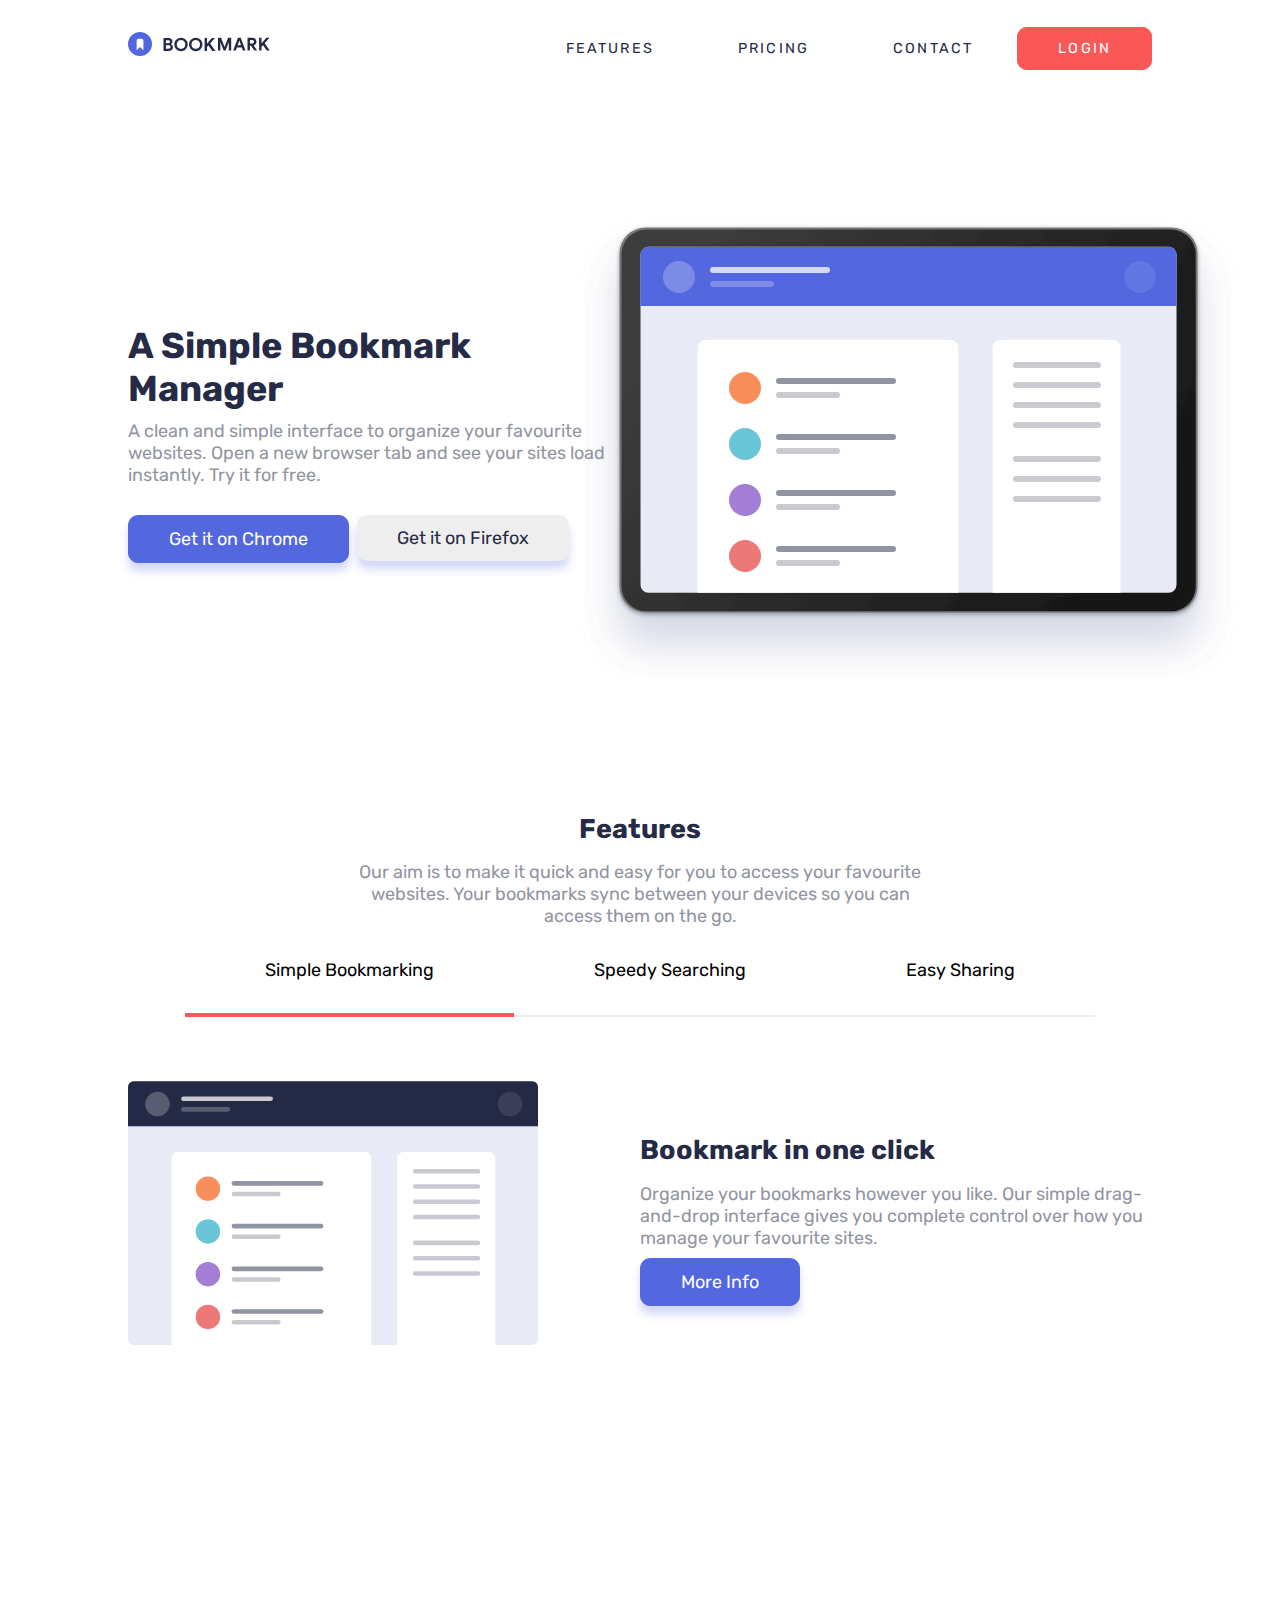
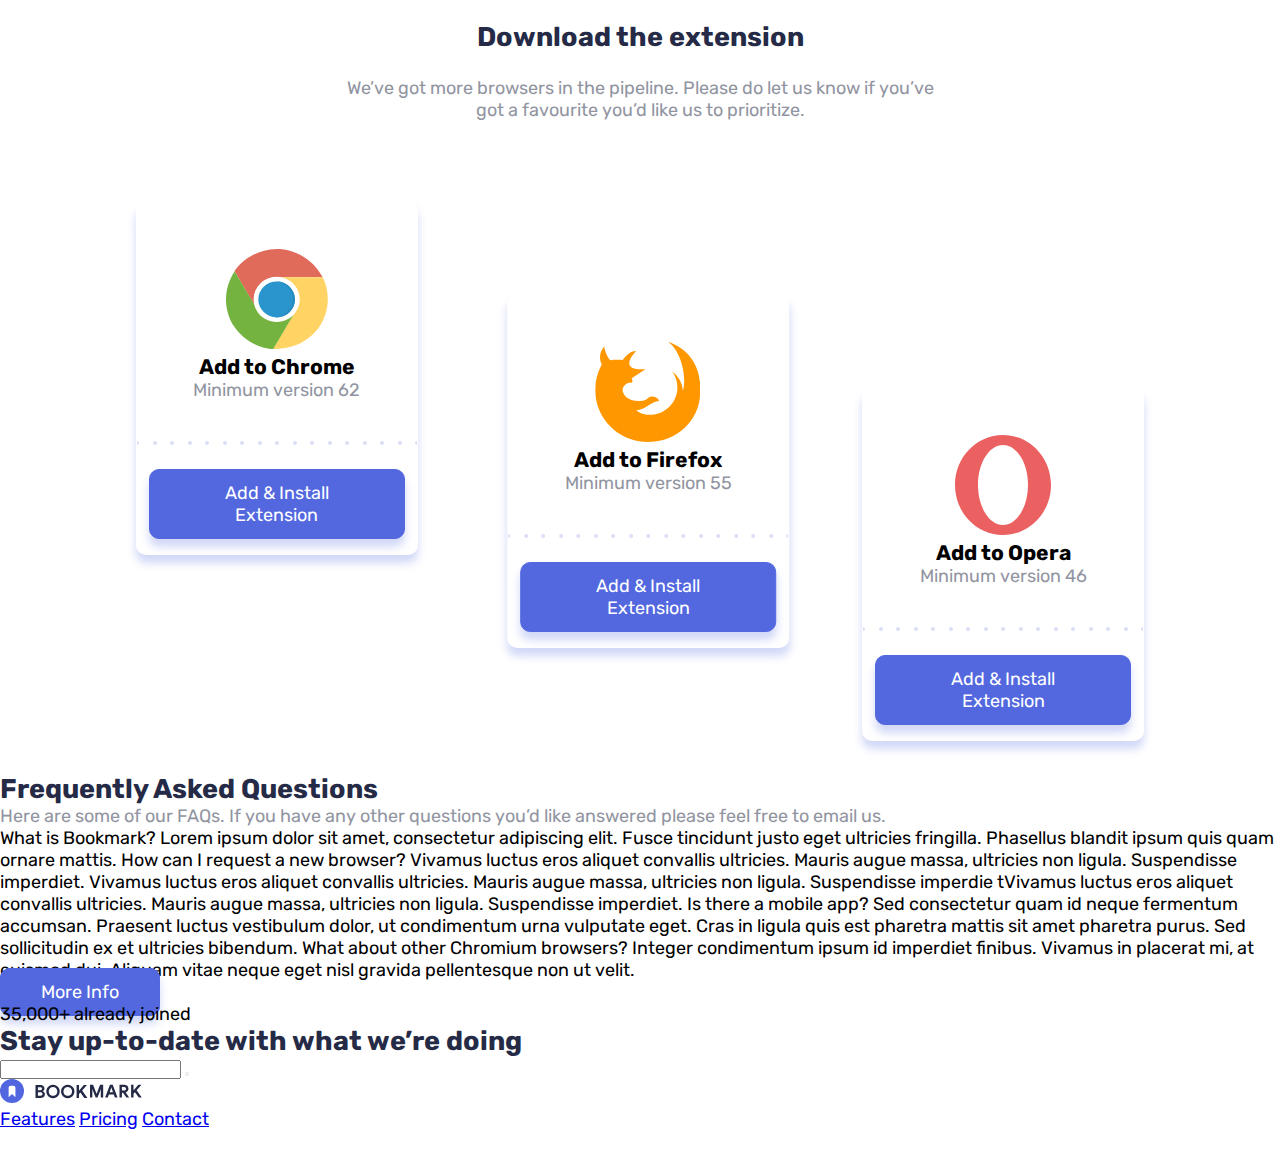
==== index.html @ 8d5c1255 "initial commit | setting up the base HTML and some CSS" ====
<!DOCTYPE html>
<html lang="en">
  <head>
    <meta charset="UTF-8" />
    <meta name="viewport" content="width=device-width, initial-scale=1.0" />
    <!-- displays site properly based on user's device -->

    <link
      rel="icon"
      type="image/png"
      sizes="32x32"
      href="./images/favicon-32x32.png"
    />

    <title>Frontend Mentor | Bookmark landing page</title>

    <link rel="stylesheet" href="style.css" />
  </head>
  <body>
    <header class="header">
      <div class="logo-container">
        <img src="./images/logo-bookmark.svg" alt="Logo Bookmark" />
      </div>
      <nav class="nav">
        <a href="#" class="nav__link">Features</a>
        <a href="#" class="nav__link">Pricing</a>
        <a href="#" class="nav__link">Contact</a>
        <a href="#" class="nav__link nav__link--login">Login</a>
      </nav>
    </header>

    <main class="home-hero">
      <div class="content-wrapper">
        <h1 class="heading-primary">A Simple Bookmark Manager</h1>
        <p class="sub-heading">
          A clean and simple interface to organize your favourite websites. Open
          a new browser tab and see your sites load instantly. Try it for free.
        </p>
        <div class="home-hero__btns">
          <a href="#" class="btn btn--primary">Get it on Chrome</a>
          <a href="#" class="btn btn--secondary">Get it on Firefox</a>
        </div>
      </div>
      <div class="home-hero__image app-preview">
        <img
          src="./images/illustration-hero.svg"
          alt="Bookmark on desktop device"
        />
      </div>
    </main>

    <section class="features">
      <h2 class="heading-secondary">Features</h2>
      <p class="sub-heading">
        Our aim is to make it quick and easy for you to access your favourite
        websites. Your bookmarks sync between your devices so you can access
        them on the go.
      </p>
      <div class="features__nav">
        <input type="radio" name="feature" id="bookmark" checked hidden />
        <label for="bookmark" class="features__nav__item">
          Simple Bookmarking
        </label>

        <input type="radio" name="feature" id="search" hidden />
        <label for="search" class="features__nav__item">Speedy Searching</label>

        <input type="radio" name="feature" id="share" hidden />
        <label for="share" class="features__nav__item">Easy Sharing</label>
      </div>
      <div class="components">
        <div class="component">
          <div class="component__image app-preview">
            <img
              src="./images/illustration-features-tab-1.svg"
              alt="Bookmark on desktop device"
            />
          </div>
          <div class="component__text content-wrapper">
            <h2 class="heading-secondary">Bookmark in one click</h2>
            <p class="sub-heading">
              Organize your bookmarks however you like. Our simple drag-and-drop
              interface gives you complete control over how you manage your
              favourite sites.
            </p>
            <a href="#" class="btn btn--primary">
              More Info
            </a>
          </div>
        </div>

        <div class="component nodisplay">
          <div class="component__image app-preview">
            <img
              src="./images/illustration-features-tab-2.svg"
              alt="Bookmark on desktop device"
            />
          </div>
          <div class="contet-wrapper">
            <h2 class="heading-secondary">Intelligent search</h2>
            <p class="sub-heading">
              Our powerful search feature will help you find saved sites in no
              time at all. No need to trawl through all of your bookmarks.
            </p>
            <a href="#" class="btn btn--primary">
              More Info
            </a>
          </div>
        </div>

        <div class="component nodisplay">
          <div class="component__image app-preview">
            <img
              src="./images/illustration-features-tab-3.svg"
              alt="Bookmark on desktop device"
            />
          </div>
          <div class="contet-wrapper">
            <h2 class="heading-secondary">Share your bookmarks</h2>
            <p class="sub-heading">
              Easily share your bookmarks and collections with others. Create a
              shareable link that you can send at the click of a button.
            </p>
            <a href="#" class="btn btn--primary">
              More Info
            </a>
          </div>
        </div>
      </div>
    </section>

    <section class="download">
      <h2 class="heading-secondary">Download the extension</h2>
      <p class="sub-heading">
        We’ve got more browsers in the pipeline. Please do let us know if you’ve
        got a favourite you’d like us to prioritize.
      </p>

      <div class="cards">
        <div class="card card--1">
          <div class="card__img">
            <img
              src="./images/logo-chrome.svg"
              alt="Chrome Logo"
              class="card__icon"
            />
          </div>
          <h3 class="heading-tertiary">Add to Chrome</h3>
          <p class="sub-heading--card">
            Minimum version 62
          </p>
          <img src="./images/bg-dots.svg" alt="" class="card__dots" />
          <a href="#" class="card__btn btn btn--primary">
            Add & Install Extension
          </a>
        </div>

        <div class="card card--2">
          <div class="card__img">
            <img
              src="./images/logo-firefox.svg"
              alt="Firefox Logo"
              class="card__icon"
            />
          </div>
          <h3 class="heading-tertiary">Add to Firefox</h3>
          <p class="sub-heading--card">
            Minimum version 55
          </p>
          <img src="./images/bg-dots.svg" alt="" class="card__dots" />
          <a href="#" class="card__btn btn btn--primary">
            Add & Install Extension
          </a>
        </div>

        <div class="card card--3">
          <div class="card__img">
            <img
              src="./images/logo-opera.svg"
              alt="Opera Logo"
              class="card__icon"
            />
          </div>
          <h3 class="heading-tertiary">Add to Opera</h3>
          <p class="sub-heading--card">
            Minimum version 46
          </p>
          <img src="./images/bg-dots.svg" alt="" class="card__dots" />
          <a href="#" class="card__btn btn btn--primary">
            Add & Install Extension
          </a>
        </div>
      </div>
    </section>

    <section class="faq">
      <h2 class="heading-secondary">Frequently Asked Questions</h2>
      <p class="sub-heading">
        Here are some of our FAQs. If you have any other questions you’d like
        answered please feel free to email us.
      </p>

      <div class="quetions-wrapper">
        <!-- Question 1 -->
        What is Bookmark?

        <!-- Answer 1 -->
        Lorem ipsum dolor sit amet, consectetur adipiscing elit. Fusce tincidunt
        justo eget ultricies fringilla. Phasellus blandit ipsum quis quam ornare
        mattis.

        <!-- Question 2 -->
        How can I request a new browser?

        <!-- Answer 2 -->
        Vivamus luctus eros aliquet convallis ultricies. Mauris augue massa,
        ultricies non ligula. Suspendisse imperdiet. Vivamus luctus eros aliquet
        convallis ultricies. Mauris augue massa, ultricies non ligula.
        Suspendisse imperdie tVivamus luctus eros aliquet convallis ultricies.
        Mauris augue massa, ultricies non ligula. Suspendisse imperdiet.

        <!-- Question 3 -->
        Is there a mobile app?

        <!-- Answer 3 -->
        Sed consectetur quam id neque fermentum accumsan. Praesent luctus
        vestibulum dolor, ut condimentum urna vulputate eget. Cras in ligula
        quis est pharetra mattis sit amet pharetra purus. Sed sollicitudin ex et
        ultricies bibendum.

        <!-- Question 4 -->
        What about other Chromium browsers?

        <!-- Answer 4 -->
        Integer condimentum ipsum id imperdiet finibus. Vivamus in placerat mi,
        at euismod dui. Aliquam vitae neque eget nisl gravida pellentesque non
        ut velit.
      </div>

      <a href="#" class="btn btn--primary">More Info</a>
    </section>

    <section class="contact">
      <div class="contact__text">35,000+ already joined</div>
      <h2 class="heading-secondary heading-secondary--white">
        Stay up-to-date with what we’re doing
      </h2>
      <form action="#" class="contact__form">
        <input type="email" name="email" id="email" />
        <button type="submit" class="contact__btn"></button>
      </form>
    </section>

    <footer class="footer">
      <div class="footer__nav">
        <div class="logo-container">
          <img src="./images/logo-bookmark.svg" alt="Logo Bookmark" />
        </div>
        <a href="#" class="footer__link">Features</a>
        <a href="#" class="footer__link">Pricing</a>
        <a href="#" class="footer__link">Contact</a>
      </div>
      <div class="footer__icons">
        <img
          src="./images/icon-facebook.svg"
          alt="Facebook icon"
          class="footer__icon"
        />
        <img
          src="./images/icon-twitter.svg"
          alt="Twitter icon"
          class="footer__icon"
        />
      </div>
    </footer>
  </body>
</html>
---- style.css ----
@import url("https://fonts.googleapis.com/css2?family=Rubik:wght@400;500&display=swap");
:root {
  --color-primary-blue: hsl(231, 69%, 60%);
  --color-primary-red: hsl(0, 94%, 66%);
  --color-blue-light: hsl(229, 8%, 60%);
  --color-blue-dark: hsl(229, 31%, 21%);
}

*,
*::before,
*::after {
  margin: 0;
  padding: 0;
  -webkit-box-sizing: border-box;
          box-sizing: border-box;
}

body {
  font-family: 'Rubik', sans-serif;
  font-size: 18px;
}

h1,
h2 {
  color: var(--color-blue-dark);
}

p {
  color: var(--color-blue-light);
}

.btn {
  text-decoration: none;
  padding: 0.75rem 2.5rem;
  -webkit-box-shadow: 0 0.5rem 0.5rem rgba(83, 104, 223, 0.26);
          box-shadow: 0 0.5rem 0.5rem rgba(83, 104, 223, 0.26);
  border-radius: 10px;
  -webkit-transition: all 0.2s ease;
  transition: all 0.2s ease;
}

.btn:hover {
  background-color: #fff;
}

.btn--primary {
  border: 1px solid var(--color-primary-blue);
  background-color: var(--color-primary-blue);
  color: #fff;
}

.btn--primary:hover {
  color: var(--color-primary-blue);
  background-color: #fff;
}

.btn--secondary {
  border: 1px solid var(#eee);
  background-color: #eee;
  color: var(--color-blue-dark);
}

.btn--secondary:hover {
  border: 1px solid var(--color-blue-dark);
  background-color: #fff;
}

.card {
  display: -webkit-box;
  display: -ms-flexbox;
  display: flex;
  -webkit-box-orient: vertical;
  -webkit-box-direction: normal;
      -ms-flex-direction: column;
          flex-direction: column;
  -webkit-box-pack: space-evenly;
      -ms-flex-pack: space-evenly;
          justify-content: space-evenly;
  -webkit-box-align: center;
      -ms-flex-align: center;
          align-items: center;
  margin: 0 0.5rem;
  -webkit-box-shadow: 0 0.5rem 0.5rem rgba(83, 104, 223, 0.26);
          box-shadow: 0 0.5rem 0.5rem rgba(83, 104, 223, 0.26);
  height: -webkit-max-content;
  height: -moz-max-content;
  height: max-content;
  width: 22vw;
  padding: 3rem 0.8rem 1rem 0.8rem;
  border-radius: 10px;
}

.card p {
  margin-bottom: 2.5rem;
}

.card a {
  margin-top: 1.5rem;
}

.card--1 {
  position: absolute;
  top: 0;
  left: 0;
}

.card--2 {
  position: absolute;
  top: 50%;
  left: 50%;
  -webkit-transform: translate(-50%, -50%);
          transform: translate(-50%, -50%);
}

.card--3 {
  position: absolute;
  bottom: 0;
  right: 0;
}

.header {
  padding: 2rem 8rem;
  display: -webkit-box;
  display: -ms-flexbox;
  display: flex;
  -webkit-box-pack: justify;
      -ms-flex-pack: justify;
          justify-content: space-between;
  -webkit-box-align: center;
      -ms-flex-align: center;
          align-items: center;
}

.logo-container img {
  height: 1.5rem;
}

.nav__link {
  text-decoration: none;
  color: var(--color-blue-dark);
  text-transform: uppercase;
  letter-spacing: 0.15em;
  font-size: 0.9rem;
  padding: 0.75rem 2.5rem;
  -webkit-transition: all 0.2s ease;
  transition: all 0.2s ease;
}

.nav__link:hover {
  color: var(--color-primary-red);
}

.nav__link--login {
  color: #fff;
  background-color: var(--color-primary-red);
  border: 1px solid var(--color-primary-red);
  border-radius: 10px;
}

.nav__link--login:hover {
  color: var(--color-primary-red);
  background-color: #fff;
}

.home-hero {
  display: -ms-grid;
  display: grid;
  -ms-grid-columns: (minmax(300px, 1fr))[2];
      grid-template-columns: repeat(2, minmax(300px, 1fr));
  place-content: center;
  place-items: center center;
  gap: 3rem;
  margin: 0rem 8rem;
  min-height: 80vh;
}

.home-hero__imagem img {
  -o-object-fit: contain;
     object-fit: contain;
  height: 100%;
  width: 100%;
}

.home-hero__btns {
  display: -webkit-box;
  display: -ms-flexbox;
  display: flex;
  -webkit-box-align: start;
      -ms-flex-align: start;
          align-items: flex-start;
}

.home-hero__btns > :last-child {
  margin-left: 0.5rem;
}

.content-wrapper {
  display: -ms-grid;
  display: grid;
  -ms-grid-rows: (1fr)[3];
      grid-template-rows: repeat(3, 1fr);
  gap: 0rem;
  place-items: center start;
}

.features {
  padding: 0rem 8rem;
  margin: 0 auto;
}

.features > h2,
.features > p {
  text-align: center;
  max-width: 600px;
  margin: 0 auto;
  margin-bottom: 1rem;
}

.features__nav {
  display: -webkit-box;
  display: -ms-flexbox;
  display: flex;
  -webkit-box-pack: center;
      -ms-flex-pack: center;
          justify-content: center;
  margin-top: 2rem;
}

.features__nav input[type='radio']:checked + label {
  border-bottom: 4px solid var(--color-primary-red);
}

.features__nav__item {
  padding: 0 5rem 2rem 5rem;
  border-bottom: 2px solid #eee;
  cursor: pointer;
}

.features__nav__item:hover {
  color: var(--color-primary-red);
}

.features__nav__item:active {
  border-bottom: 4px solid var(--color-primary-red);
}

.components {
  margin-top: 4rem;
  min-height: 60vh;
}

.component {
  display: -ms-grid;
  display: grid;
  margin-top: 2rem;
  -ms-grid-columns: (minmax(300px, 1fr))[2];
      grid-template-columns: repeat(2, minmax(300px, 1fr));
  place-items: center center;
}

.component__image img {
  -o-object-fit: contain;
     object-fit: contain;
  height: 80%;
  width: 80%;
}

.nodisplay {
  display: none;
}

.download {
  text-align: center;
  display: -webkit-box;
  display: -ms-flexbox;
  display: flex;
  -webkit-box-orient: vertical;
  -webkit-box-direction: normal;
      -ms-flex-direction: column;
          flex-direction: column;
}

.download > p {
  max-width: 600px;
  margin: 1.5rem auto 3rem auto;
}

.cards {
  width: 80%;
  margin: 2rem auto;
  position: relative;
  min-height: 60vh;
}
/*# sourceMappingURL=style.css.map */
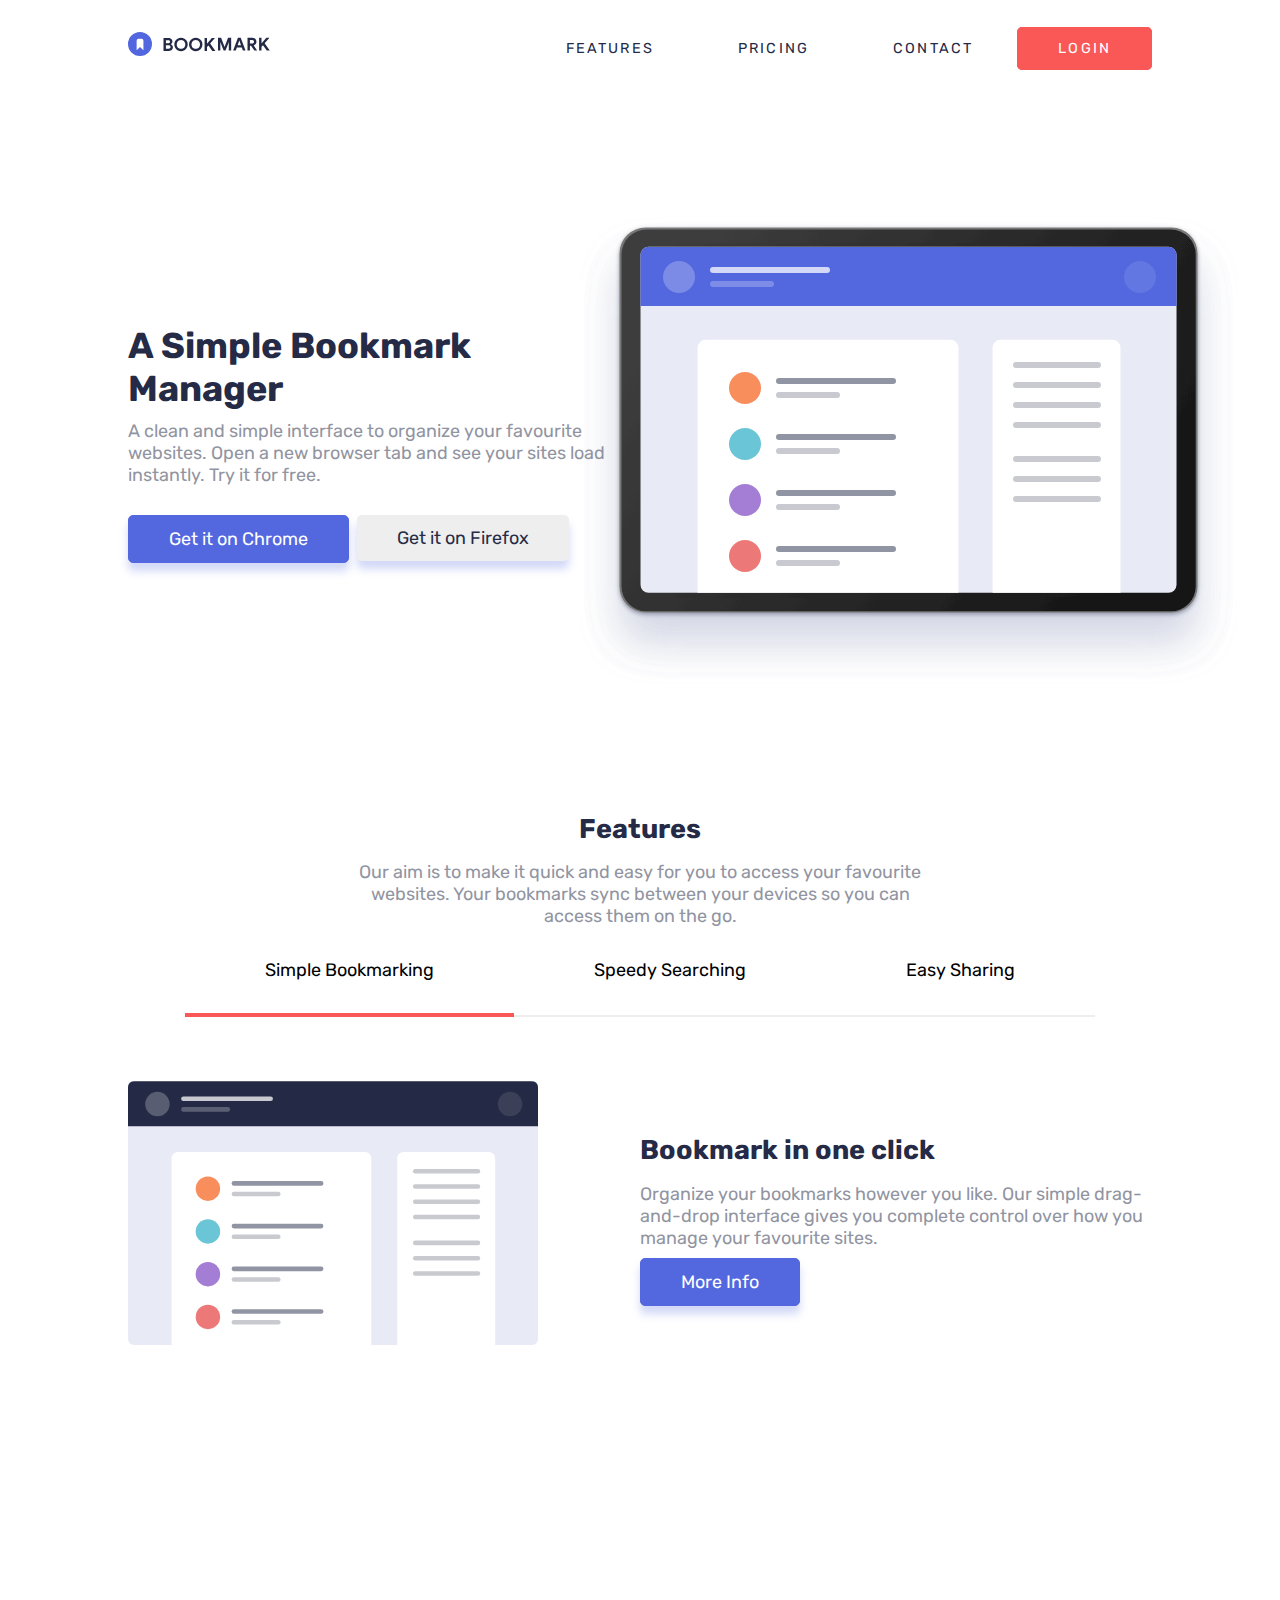
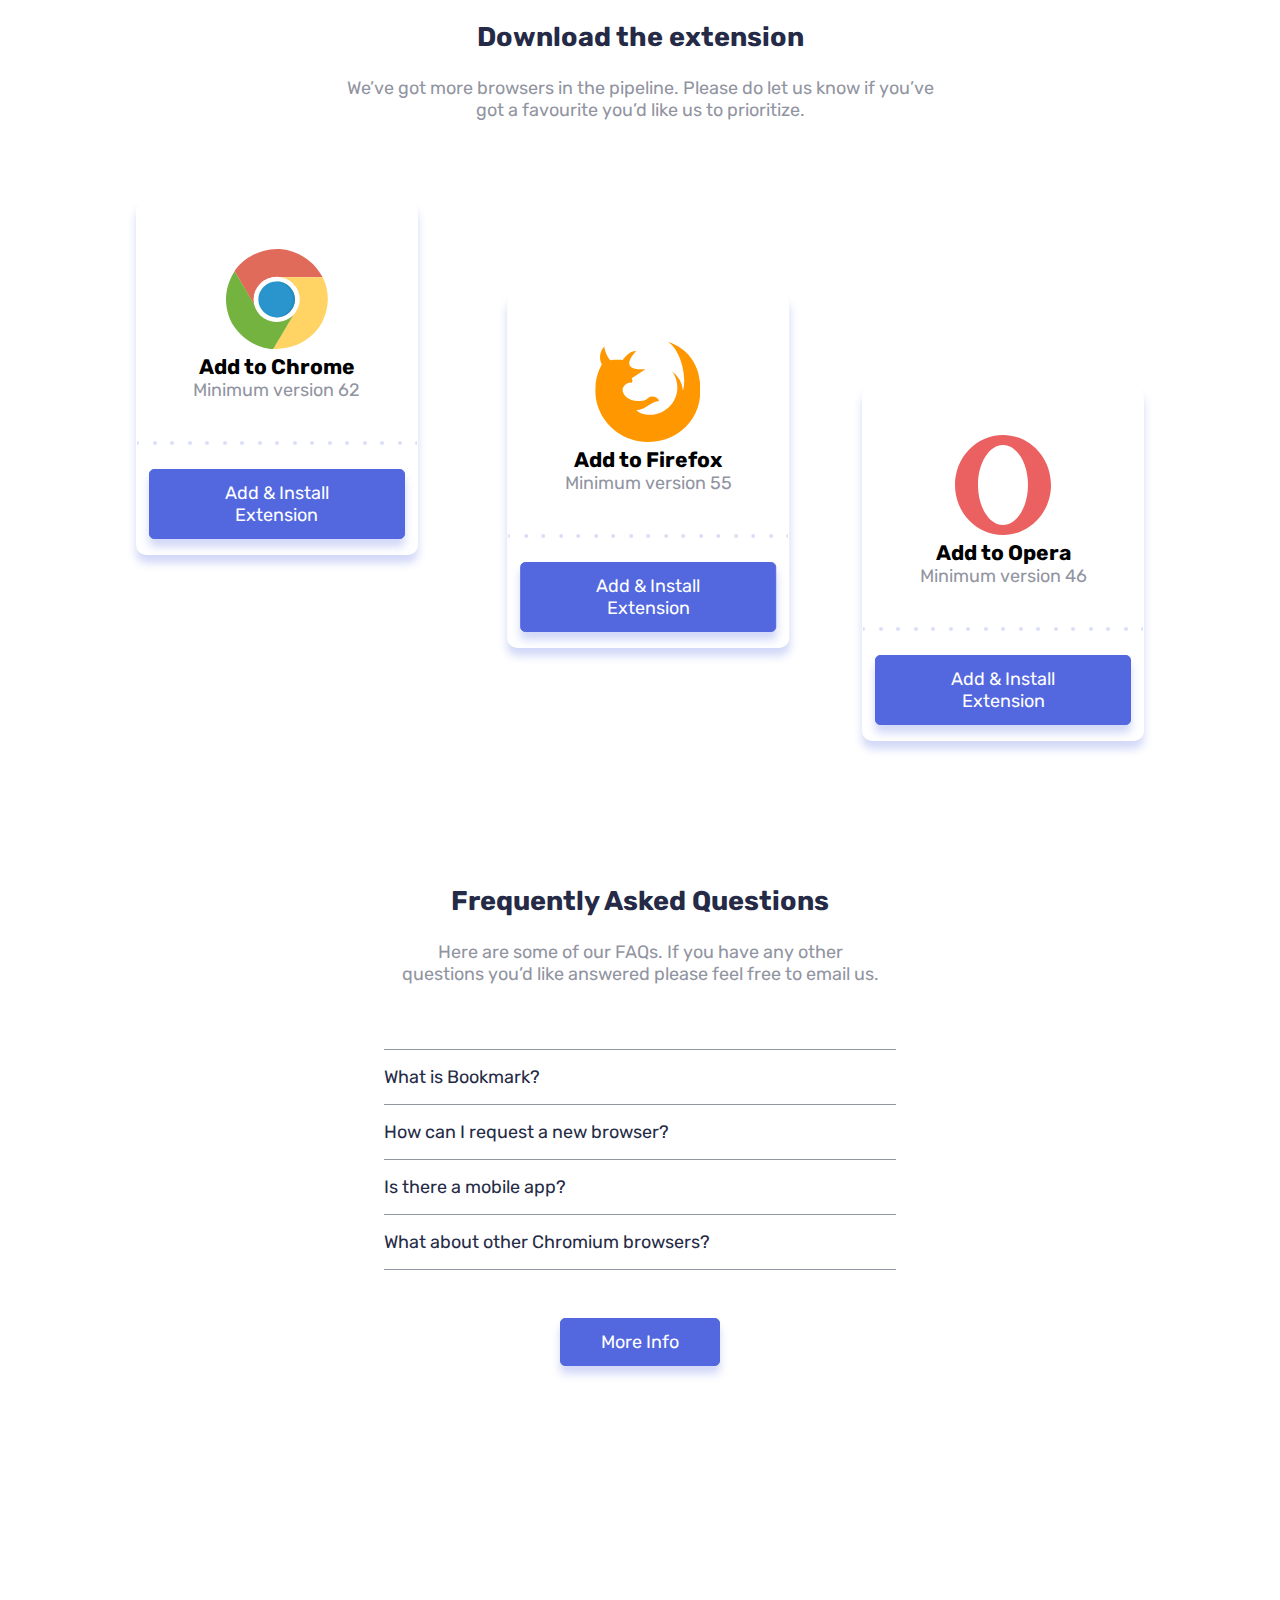
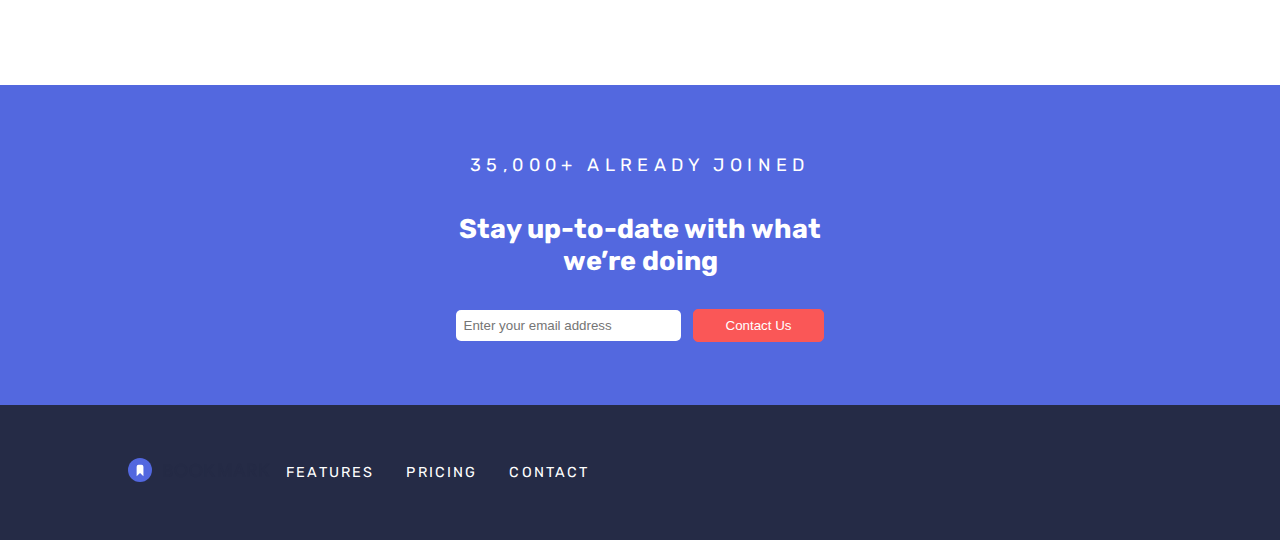
==== commit 75d746c3: "Working on the faq, contact and footer layout" ====
--- a/index.html
+++ b/index.html
@@ -13,7 +13,12 @@
     />
 
     <title>Frontend Mentor | Bookmark landing page</title>
-
+    <link
+      rel="stylesheet"
+      href="https://cdnjs.cloudflare.com/ajax/libs/font-awesome/5.14.0/css/all.min.css"
+      integrity="sha512-1PKOgIY59xJ8Co8+NE6FZ+LOAZKjy+KY8iq0G4B3CyeY6wYHN3yt9PW0XpSriVlkMXe40PTKnXrLnZ9+fkDaog=="
+      crossorigin="anonymous"
+    />
     <link rel="stylesheet" href="style.css" />
   </head>
   <body>
@@ -200,41 +205,57 @@
         answered please feel free to email us.
       </p>
 
-      <div class="quetions-wrapper">
-        <!-- Question 1 -->
-        What is Bookmark?
-
-        <!-- Answer 1 -->
-        Lorem ipsum dolor sit amet, consectetur adipiscing elit. Fusce tincidunt
-        justo eget ultricies fringilla. Phasellus blandit ipsum quis quam ornare
-        mattis.
-
-        <!-- Question 2 -->
-        How can I request a new browser?
-
-        <!-- Answer 2 -->
-        Vivamus luctus eros aliquet convallis ultricies. Mauris augue massa,
-        ultricies non ligula. Suspendisse imperdiet. Vivamus luctus eros aliquet
-        convallis ultricies. Mauris augue massa, ultricies non ligula.
-        Suspendisse imperdie tVivamus luctus eros aliquet convallis ultricies.
-        Mauris augue massa, ultricies non ligula. Suspendisse imperdiet.
-
-        <!-- Question 3 -->
-        Is there a mobile app?
-
-        <!-- Answer 3 -->
-        Sed consectetur quam id neque fermentum accumsan. Praesent luctus
-        vestibulum dolor, ut condimentum urna vulputate eget. Cras in ligula
-        quis est pharetra mattis sit amet pharetra purus. Sed sollicitudin ex et
-        ultricies bibendum.
-
-        <!-- Question 4 -->
-        What about other Chromium browsers?
-
-        <!-- Answer 4 -->
-        Integer condimentum ipsum id imperdiet finibus. Vivamus in placerat mi,
-        at euismod dui. Aliquam vitae neque eget nisl gravida pellentesque non
-        ut velit.
+      <div class="questions">
+        <div for="whatisbookmark" class="questions__label">
+          <p class="questions__question">
+            What is Bookmark?
+            <i class="questions__arrow fas fa-chevron-down"></i>
+          </p>
+        </div>
+        <p class="questions__answer">
+          Lorem ipsum dolor sit amet, consectetur adipiscing elit. Fusce
+          tincidunt justo eget ultricies fringilla. Phasellus blandit ipsum quis
+          quam ornare mattis.
+        </p>
+
+        <div for="request-browser" class="questions__label">
+          <p class="questions__question">
+            How can I request a new browser?
+            <i class="questions__arrow fas fa-chevron-down"></i>
+          </p>
+        </div>
+        <p class="questions__answer">
+          Vivamus luctus eros aliquet convallis ultricies. Mauris augue massa,
+          ultricies non ligula. Suspendisse imperdiet. Vivamus luctus eros
+          aliquet convallis ultricies. Mauris augue massa, ultricies non ligula.
+          Suspendisse imperdie tVivamus luctus eros aliquet convallis ultricies.
+          Mauris augue massa, ultricies non ligula. Suspendisse imperdiet.
+        </p>
+
+        <div for="mobile-app" class="questions__label">
+          <p class="questions__question">
+            Is there a mobile app?
+            <i class="questions__arrow fas fa-chevron-down"></i>
+          </p>
+        </div>
+        <p class="questions__answer">
+          Sed consectetur quam id neque fermentum accumsan. Praesent luctus
+          vestibulum dolor, ut condimentum urna vulputate eget. Cras in ligula
+          quis est pharetra mattis sit amet pharetra purus. Sed sollicitudin ex
+          et ultricies bibendum.
+        </p>
+
+        <div for="other-browsers" class="questions__label">
+          <p class="questions__question">
+            What about other Chromium browsers?
+            <i class="questions__arrow fas fa-chevron-down"></i>
+          </p>
+        </div>
+        <p class="questions__answer">
+          Integer condimentum ipsum id imperdiet finibus. Vivamus in placerat
+          mi, at euismod dui. Aliquam vitae neque eget nisl gravida pellentesque
+          non ut velit..
+        </p>
       </div>
 
       <a href="#" class="btn btn--primary">More Info</a>
@@ -246,8 +267,15 @@
         Stay up-to-date with what we’re doing
       </h2>
       <form action="#" class="contact__form">
-        <input type="email" name="email" id="email" />
-        <button type="submit" class="contact__btn"></button>
+        <input
+          type="email"
+          name="email"
+          id="email"
+          placeholder="Enter your email address"
+        />
+        <button type="submit" class="nav__link--login contact__btn">
+          Contact Us
+        </button>
       </form>
     </section>
 
@@ -261,16 +289,8 @@
         <a href="#" class="footer__link">Contact</a>
       </div>
       <div class="footer__icons">
-        <img
-          src="./images/icon-facebook.svg"
-          alt="Facebook icon"
-          class="footer__icon"
-        />
-        <img
-          src="./images/icon-twitter.svg"
-          alt="Twitter icon"
-          class="footer__icon"
-        />
+        <i class="fab fa-facebook"></i>
+        <i class="fab fa-twitter"></i>
       </div>
     </footer>
   </body>
--- a/style.css
+++ b/style.css
@@ -34,7 +34,7 @@
   padding: 0.75rem 2.5rem;
   -webkit-box-shadow: 0 0.5rem 0.5rem rgba(83, 104, 223, 0.26);
           box-shadow: 0 0.5rem 0.5rem rgba(83, 104, 223, 0.26);
-  border-radius: 10px;
+  border-radius: 5px;
   -webkit-transition: all 0.2s ease;
   transition: all 0.2s ease;
 }
@@ -118,6 +118,84 @@
   right: 0;
 }
 
+.questions {
+  margin: 4rem 0 3rem 0;
+  width: 40vw;
+}
+
+.questions__question {
+  display: -webkit-box;
+  display: -ms-flexbox;
+  display: flex;
+  -webkit-box-pack: justify;
+      -ms-flex-pack: justify;
+          justify-content: space-between;
+  -webkit-box-align: center;
+      -ms-flex-align: center;
+          align-items: center;
+  width: 100%;
+  padding: 1rem 0rem;
+  color: var(--color-blue-dark);
+}
+
+.questions__question:hover {
+  color: var(--color-primary-red);
+}
+
+.questions__label {
+  width: 100%;
+  display: -webkit-box;
+  display: -ms-flexbox;
+  display: flex;
+  -webkit-box-pack: justify;
+      -ms-flex-pack: justify;
+          justify-content: space-between;
+  -webkit-box-align: center;
+      -ms-flex-align: center;
+          align-items: center;
+  cursor: pointer;
+  border-top: 1px solid var(--color-blue-light);
+}
+
+.questions__label:last-of-type {
+  border-bottom: 1px solid var(--color-blue-light);
+}
+
+.questions__arrow {
+  height: 1rem;
+  width: 1rem;
+  -webkit-transition: all 0.2s;
+  transition: all 0.2s;
+  margin-left: 1rem;
+}
+
+.questions__answer {
+  max-width: 350px;
+  height: 0;
+  overflow: hidden;
+  -webkit-transition: all 2s;
+  transition: all 2s;
+}
+
+.questions__input {
+  display: none;
+}
+
+.questions__input:checked + .questions__answer {
+  display: block;
+  height: -webkit-fit-content;
+  height: -moz-fit-content;
+  height: fit-content;
+}
+
+.questions__input:checked + .questions__label .questions__arrow {
+  background: url("../images/icon-close.svg");
+}
+
+.questions__input:checked + label + div {
+  background: url("../images/icon-close.svg");
+}
+
 .header {
   padding: 2rem 8rem;
   display: -webkit-box;
@@ -154,7 +232,7 @@
   color: #fff;
   background-color: var(--color-primary-red);
   border: 1px solid var(--color-primary-red);
-  border-radius: 10px;
+  border-radius: 5px;
 }
 
 .nav__link--login:hover {
@@ -291,4 +369,126 @@
   position: relative;
   min-height: 60vh;
 }
+
+.faq {
+  margin: 7rem 0 5rem 0;
+  min-height: 80vh;
+  text-align: center;
+  display: -webkit-box;
+  display: -ms-flexbox;
+  display: flex;
+  -webkit-box-orient: vertical;
+  -webkit-box-direction: normal;
+      -ms-flex-direction: column;
+          flex-direction: column;
+  -webkit-box-align: center;
+      -ms-flex-align: center;
+          align-items: center;
+}
+
+.faq h2 {
+  margin-bottom: 1.5rem;
+}
+
+.faq h2,
+.faq > p {
+  max-width: 37.5vw;
+}
+
+.contact {
+  background-color: var(--color-primary-blue);
+  padding: 3rem 0;
+  display: -ms-grid;
+  display: grid;
+  -ms-grid-rows: (1fr)[3];
+      grid-template-rows: repeat(3, 1fr);
+  place-items: center;
+  gap: 1rem;
+}
+
+.contact__text {
+  color: white;
+  letter-spacing: 0.3em;
+  text-transform: uppercase;
+}
+
+.contact h2 {
+  max-width: 30vw;
+  text-align: center;
+  color: white;
+}
+
+.contact input {
+  margin-right: 0.5rem;
+  padding: 0.5rem 2.5rem 0.5rem 0.5rem !important;
+  border: none;
+}
+
+.contact input::-webkit-input-placeholder {
+  text-align: left;
+}
+
+.contact input:-ms-input-placeholder {
+  text-align: left;
+}
+
+.contact input::-ms-input-placeholder {
+  text-align: left;
+}
+
+.contact input::placeholder {
+  text-align: left;
+}
+
+.contact input,
+.contact button {
+  outline: none;
+  border-radius: 5px;
+  padding: 0.5rem 2rem;
+}
+
+.footer {
+  background-color: var(--color-blue-dark);
+  padding: 0rem 8rem;
+  margin: 0 auto;
+  min-height: 15vh;
+  display: -webkit-box;
+  display: -ms-flexbox;
+  display: flex;
+  -webkit-box-pack: justify;
+      -ms-flex-pack: justify;
+          justify-content: space-between;
+  -webkit-box-align: center;
+      -ms-flex-align: center;
+          align-items: center;
+}
+
+.footer__nav {
+  display: -webkit-box;
+  display: -ms-flexbox;
+  display: flex;
+  -webkit-box-align: center;
+      -ms-flex-align: center;
+          align-items: center;
+}
+
+.footer__link {
+  padding: 0.5rem 1rem;
+  text-decoration: none;
+  color: white;
+  text-transform: uppercase;
+  letter-spacing: 0.15em;
+  font-size: 0.9rem;
+}
+
+.footer__icons > * {
+  font-size: 1.7rem;
+  color: white;
+  cursor: pointer;
+  margin-left: 2rem;
+}
+
+.footer__icons > *:hover {
+  color: var(--color-primary-red);
+}
 /*# sourceMappingURL=style.css.map */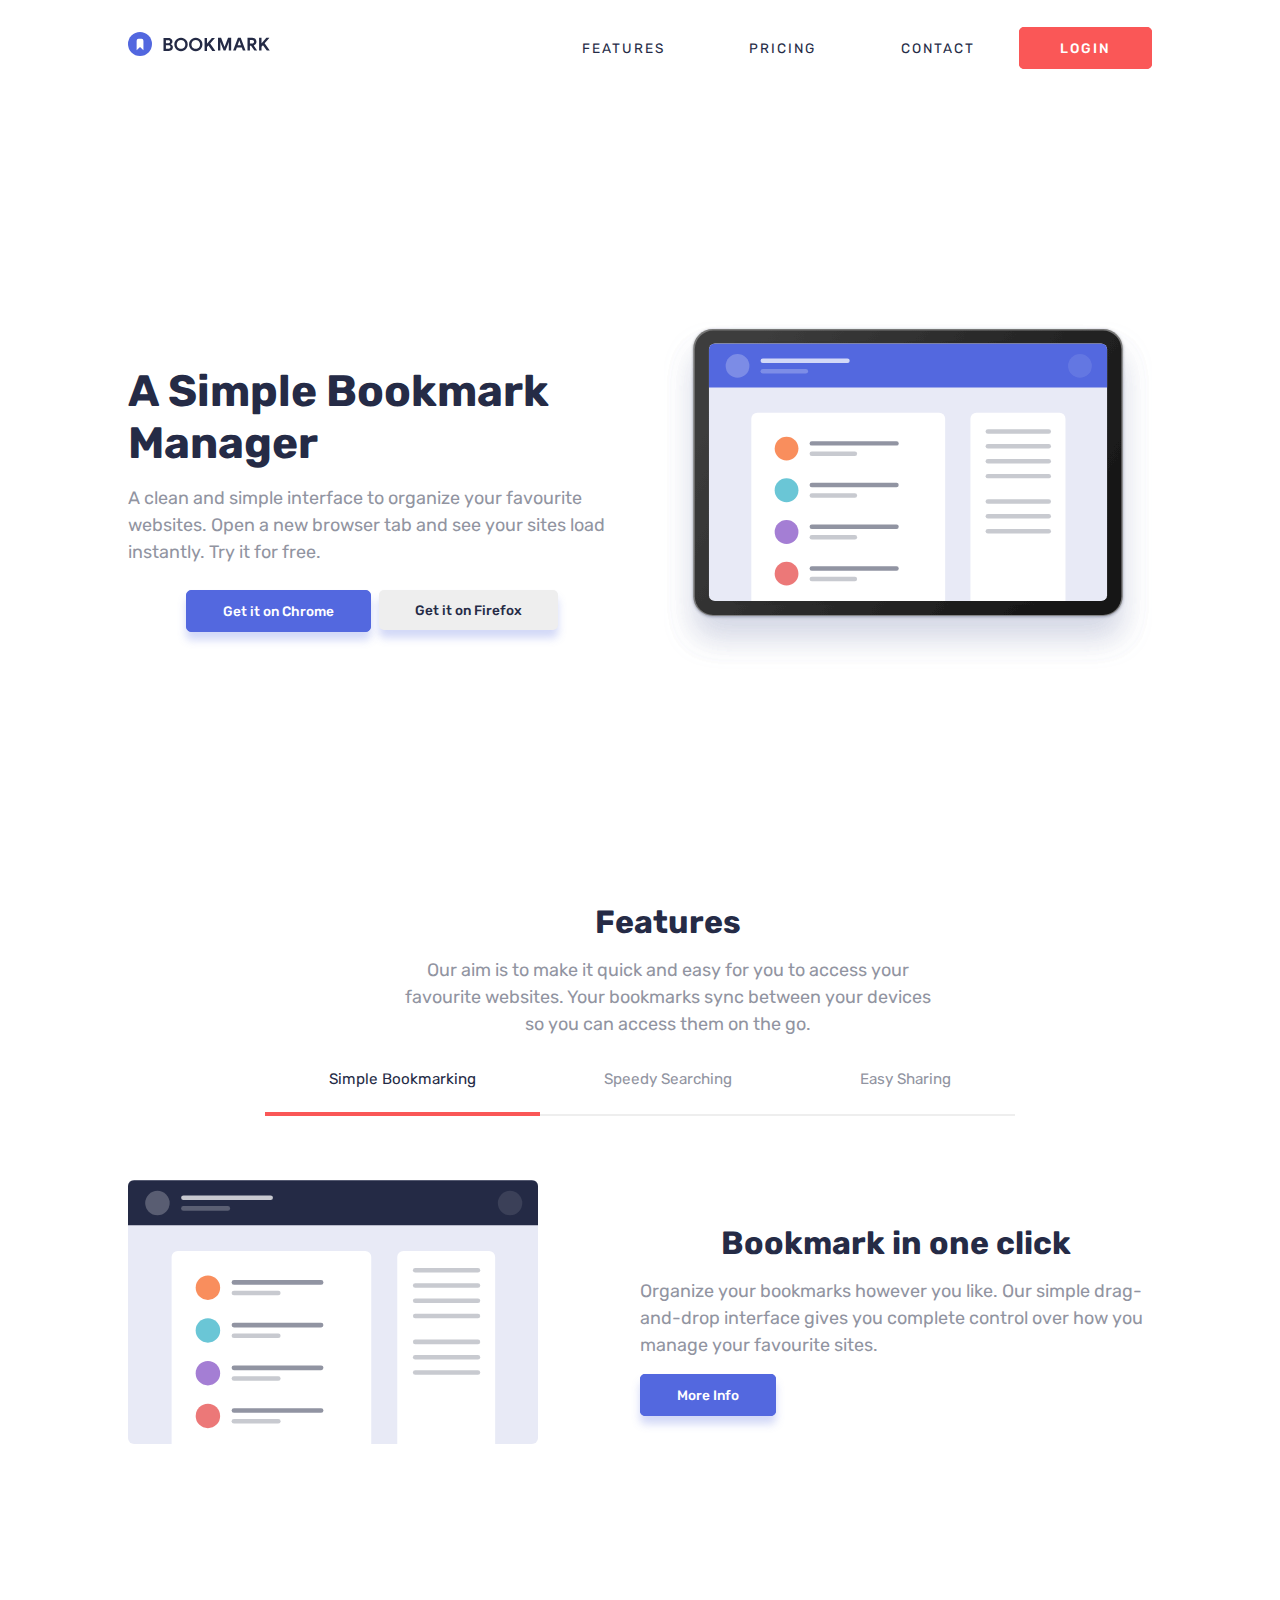
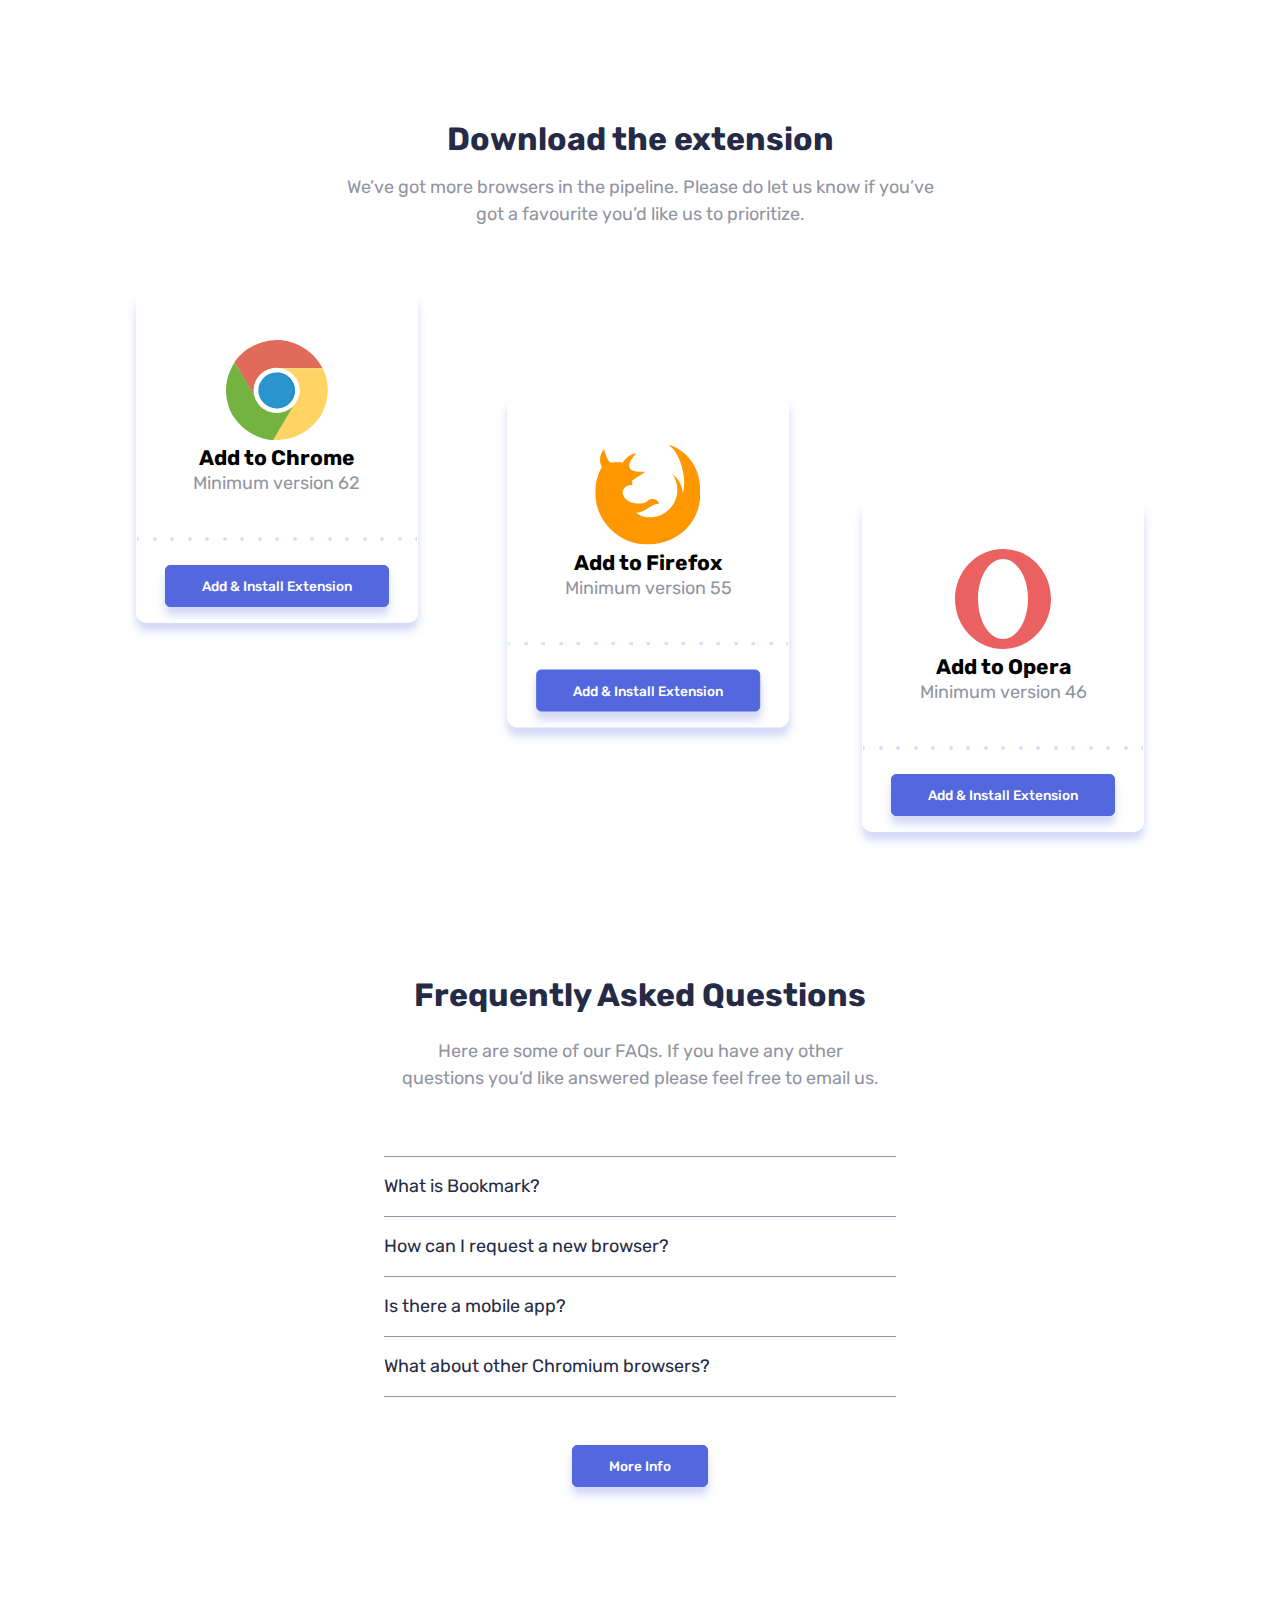
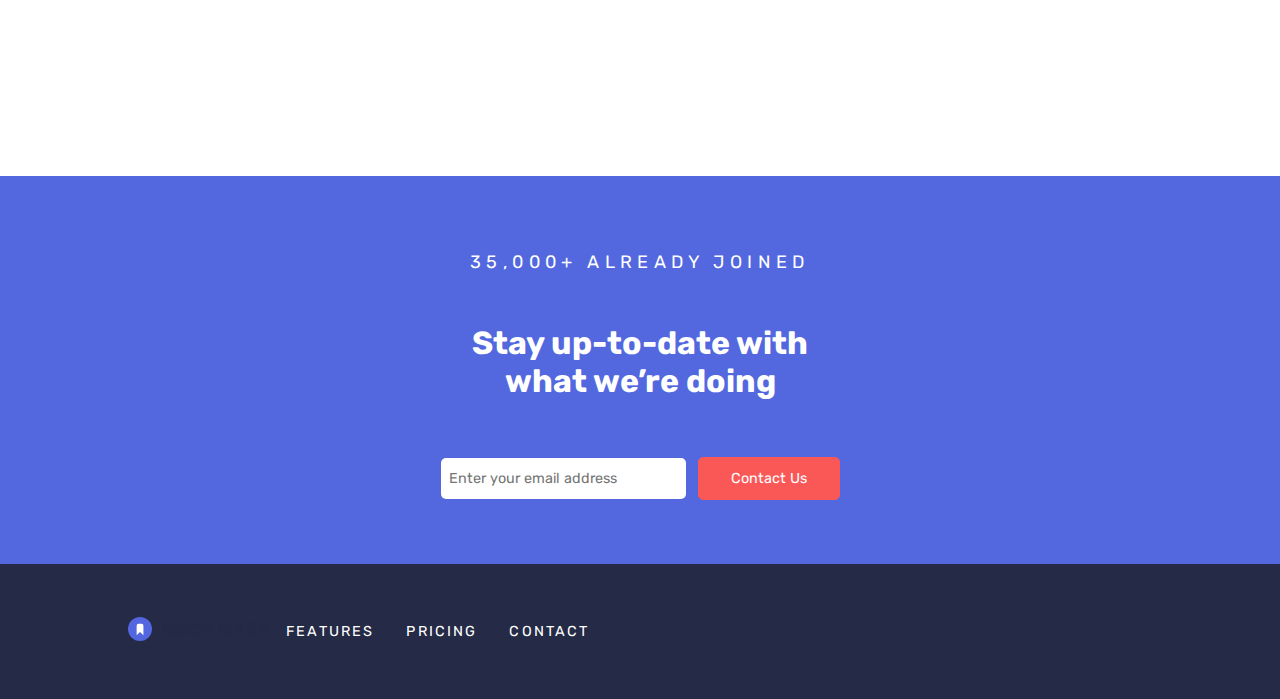
==== commit 1912e965: "finishing the desktop layout" ====
--- a/index.html
+++ b/index.html
@@ -35,7 +35,7 @@
     </header>
 
     <main class="home-hero">
-      <div class="content-wrapper">
+      <div class="content-wrapper--center">
         <h1 class="heading-primary">A Simple Bookmark Manager</h1>
         <p class="sub-heading">
           A clean and simple interface to organize your favourite websites. Open
@@ -81,7 +81,7 @@
               alt="Bookmark on desktop device"
             />
           </div>
-          <div class="component__text content-wrapper">
+          <div class="component__text content-wrapper--center">
             <h2 class="heading-secondary">Bookmark in one click</h2>
             <p class="sub-heading">
               Organize your bookmarks however you like. Our simple drag-and-drop
@@ -101,7 +101,7 @@
               alt="Bookmark on desktop device"
             />
           </div>
-          <div class="contet-wrapper">
+          <div class="component__text contet-wrapper">
             <h2 class="heading-secondary">Intelligent search</h2>
             <p class="sub-heading">
               Our powerful search feature will help you find saved sites in no
@@ -120,7 +120,7 @@
               alt="Bookmark on desktop device"
             />
           </div>
-          <div class="contet-wrapper">
+          <div class="component__text contet-wrapper">
             <h2 class="heading-secondary">Share your bookmarks</h2>
             <p class="sub-heading">
               Easily share your bookmarks and collections with others. Create a
--- a/style.css
+++ b/style.css
@@ -20,23 +20,39 @@
   font-size: 18px;
 }
 
+h1 {
+  font-size: 2.75rem;
+}
+
+h2 {
+  font-size: 2rem;
+}
+
 h1,
 h2 {
   color: var(--color-blue-dark);
+  margin-bottom: 1rem;
 }
 
 p {
   color: var(--color-blue-light);
+  line-height: 150%;
+  margin-bottom: 1.5rem;
+}
+
+a {
+  font-size: 0.85rem;
 }
 
 .btn {
   text-decoration: none;
-  padding: 0.75rem 2.5rem;
+  padding: 0.75rem 2.25rem;
   -webkit-box-shadow: 0 0.5rem 0.5rem rgba(83, 104, 223, 0.26);
           box-shadow: 0 0.5rem 0.5rem rgba(83, 104, 223, 0.26);
   border-radius: 5px;
   -webkit-transition: all 0.2s ease;
   transition: all 0.2s ease;
+  font-weight: 500;
 }
 
 .btn:hover {
@@ -123,6 +139,10 @@
   width: 40vw;
 }
 
+.questions p {
+  margin-bottom: 0;
+}
+
 .questions__question {
   display: -webkit-box;
   display: -ms-flexbox;
@@ -218,7 +238,6 @@
   color: var(--color-blue-dark);
   text-transform: uppercase;
   letter-spacing: 0.15em;
-  font-size: 0.9rem;
   padding: 0.75rem 2.5rem;
   -webkit-transition: all 0.2s ease;
   transition: all 0.2s ease;
@@ -233,6 +252,7 @@
   background-color: var(--color-primary-red);
   border: 1px solid var(--color-primary-red);
   border-radius: 5px;
+  font-weight: 500;
 }
 
 .nav__link--login:hover {
@@ -243,16 +263,16 @@
 .home-hero {
   display: -ms-grid;
   display: grid;
-  -ms-grid-columns: (minmax(300px, 1fr))[2];
-      grid-template-columns: repeat(2, minmax(300px, 1fr));
+  -ms-grid-columns: 1fr minmax(300px, 1fr);
+      grid-template-columns: 1fr minmax(300px, 1fr);
   place-content: center;
   place-items: center center;
   gap: 3rem;
   margin: 0rem 8rem;
-  min-height: 80vh;
-}
-
-.home-hero__imagem img {
+  min-height: 90vh;
+}
+
+.home-hero__image img {
   -o-object-fit: contain;
      object-fit: contain;
   height: 100%;
@@ -275,10 +295,13 @@
 .content-wrapper {
   display: -ms-grid;
   display: grid;
+  max-width: 400px;
   -ms-grid-rows: (1fr)[3];
       grid-template-rows: repeat(3, 1fr);
-  gap: 0rem;
-  place-items: center start;
+}
+
+.content-wrapper--center {
+  place-items: center;
 }
 
 .features {
@@ -291,6 +314,7 @@
   text-align: center;
   max-width: 600px;
   margin: 0 auto;
+  padding-left: 3.5rem;
   margin-bottom: 1rem;
 }
 
@@ -301,17 +325,20 @@
   -webkit-box-pack: center;
       -ms-flex-pack: center;
           justify-content: center;
-  margin-top: 2rem;
+  margin: 2rem 0;
+  font-size: 0.95rem;
 }
 
 .features__nav input[type='radio']:checked + label {
   border-bottom: 4px solid var(--color-primary-red);
+  color: var(--color-blue-dark);
 }
 
 .features__nav__item {
-  padding: 0 5rem 2rem 5rem;
+  padding: 0 4rem 1.5rem 4rem;
   border-bottom: 2px solid #eee;
   cursor: pointer;
+  color: var(--color-blue-light);
 }
 
 .features__nav__item:hover {
@@ -360,7 +387,7 @@
 
 .download > p {
   max-width: 600px;
-  margin: 1.5rem auto 3rem auto;
+  margin: 0rem auto 2rem auto;
 }
 
 .cards {
@@ -390,6 +417,10 @@
   margin-bottom: 1.5rem;
 }
 
+.faq > p {
+  margin-bottom: 0;
+}
+
 .faq h2,
 .faq > p {
   max-width: 37.5vw;
@@ -397,7 +428,8 @@
 
 .contact {
   background-color: var(--color-primary-blue);
-  padding: 3rem 0;
+  padding: 2.5rem 0;
+  max-height: 50vh;
   display: -ms-grid;
   display: grid;
   -ms-grid-rows: (1fr)[3];
@@ -420,8 +452,8 @@
 
 .contact input {
   margin-right: 0.5rem;
-  padding: 0.5rem 2.5rem 0.5rem 0.5rem !important;
-  border: none;
+  padding: 0.75rem 2.5rem 0.75rem 0.5rem !important;
+  border: transparent;
 }
 
 .contact input::-webkit-input-placeholder {
@@ -442,9 +474,12 @@
 
 .contact input,
 .contact button {
+  font-family: 'Rubik', sans-serif;
+  font-size: 0.9rem;
+  font-weight: 400;
   outline: none;
   border-radius: 5px;
-  padding: 0.5rem 2rem;
+  padding: 0.75rem 2rem;
 }
 
 .footer {
@@ -481,6 +516,10 @@
   font-size: 0.9rem;
 }
 
+.footer__link:hover {
+  color: var(--color-primary-red);
+}
+
 .footer__icons > * {
   font-size: 1.7rem;
   color: white;
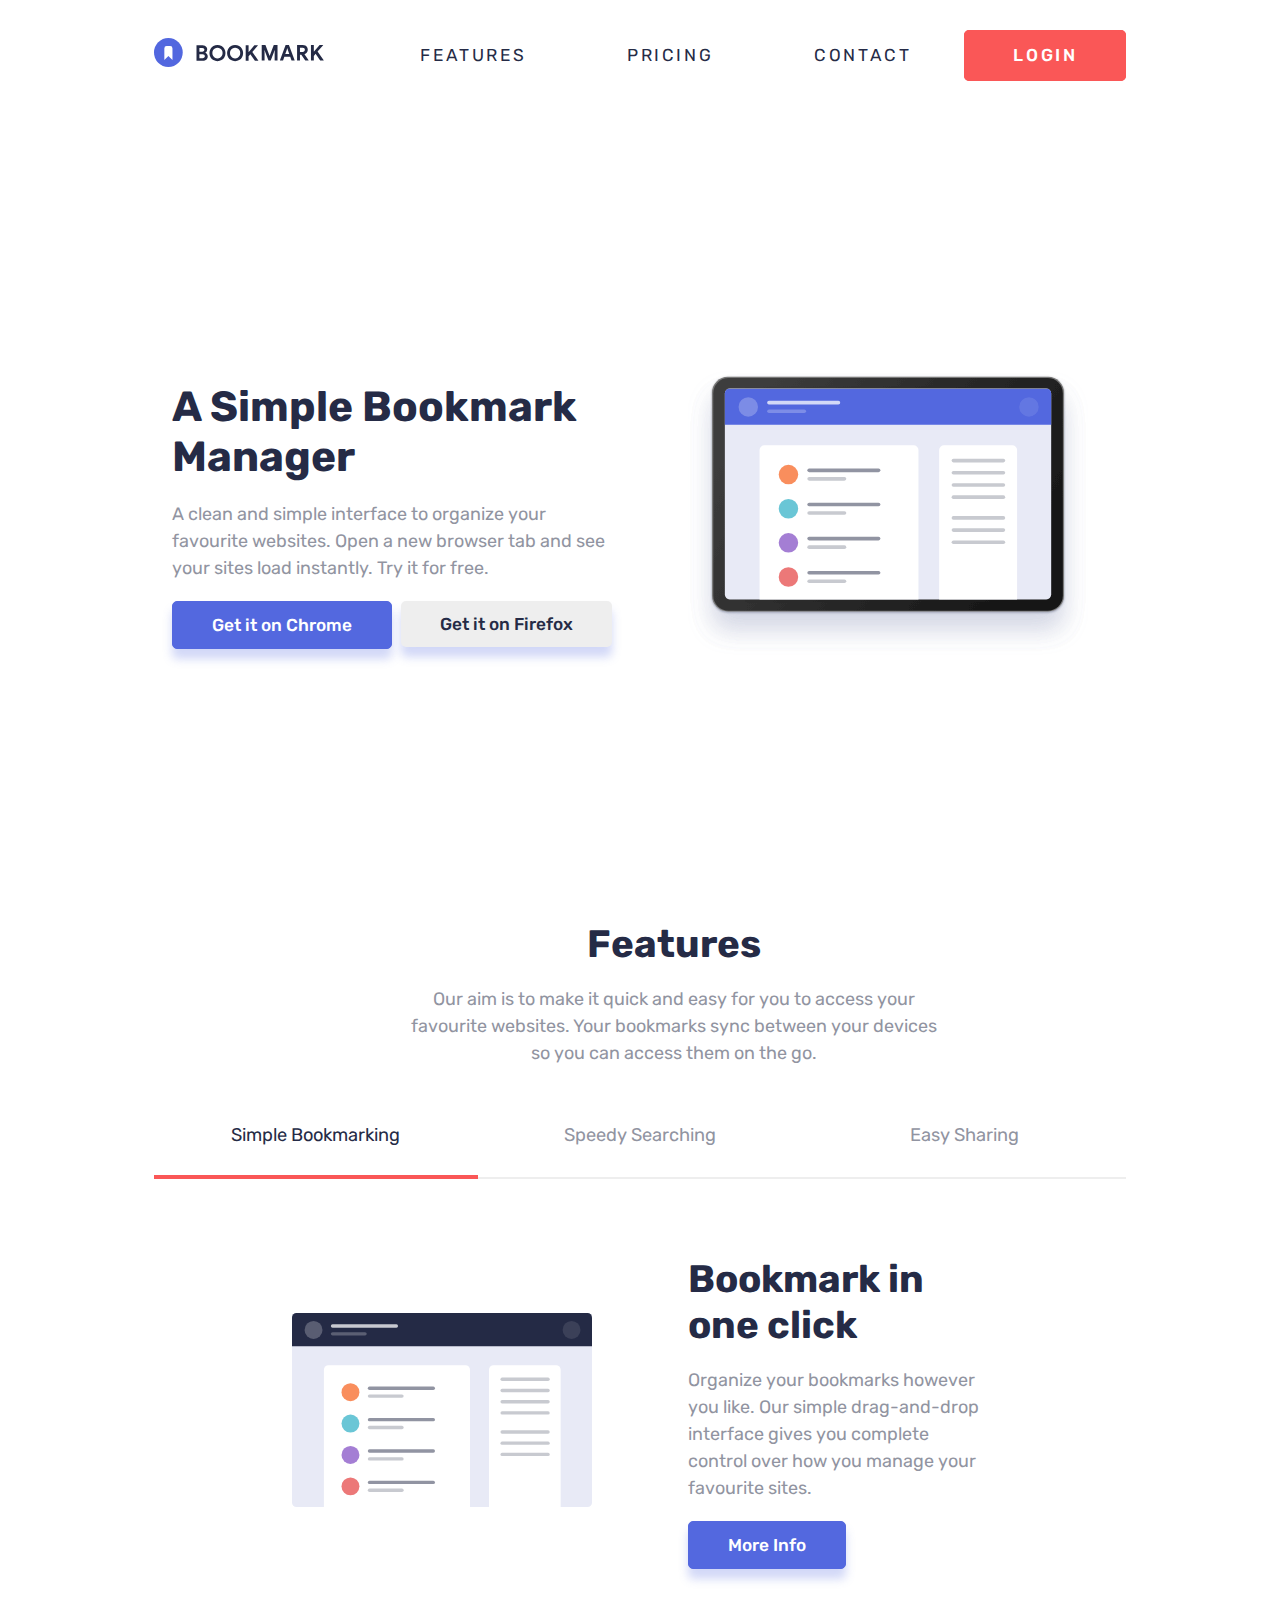
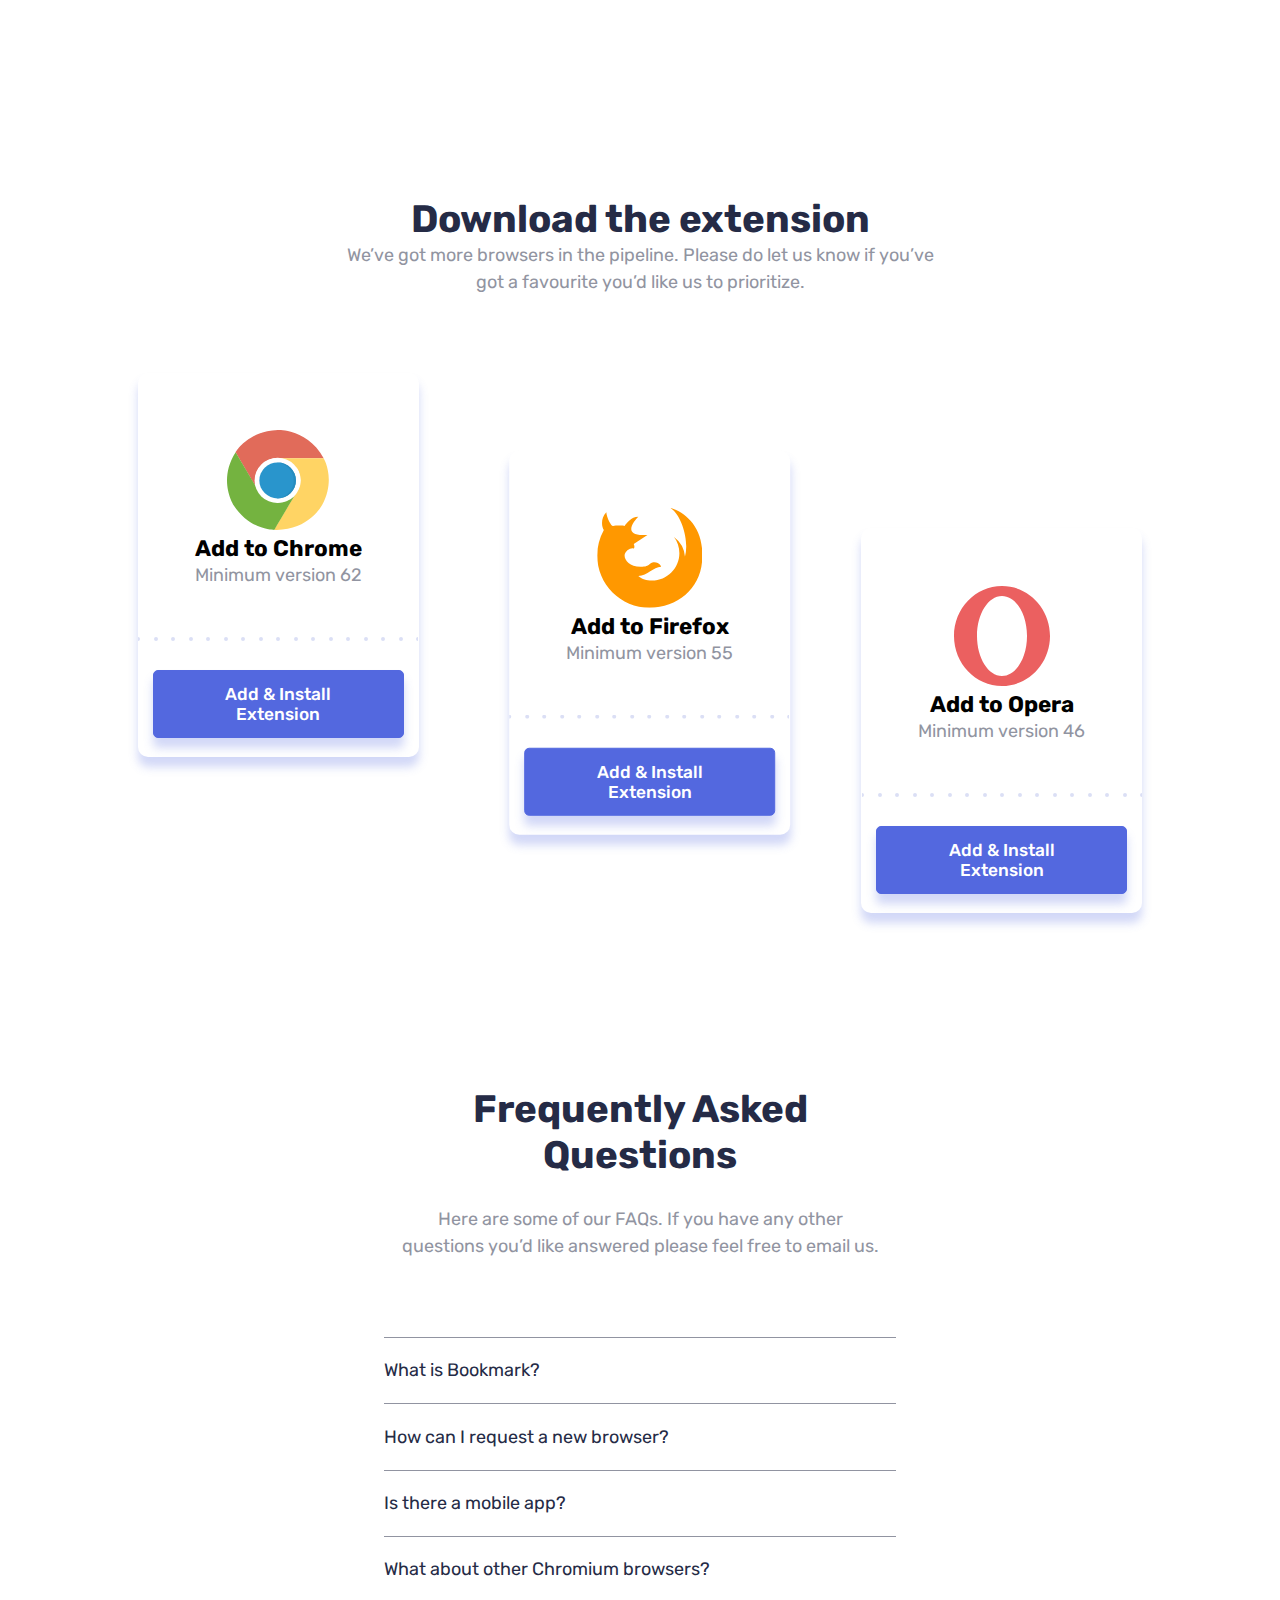
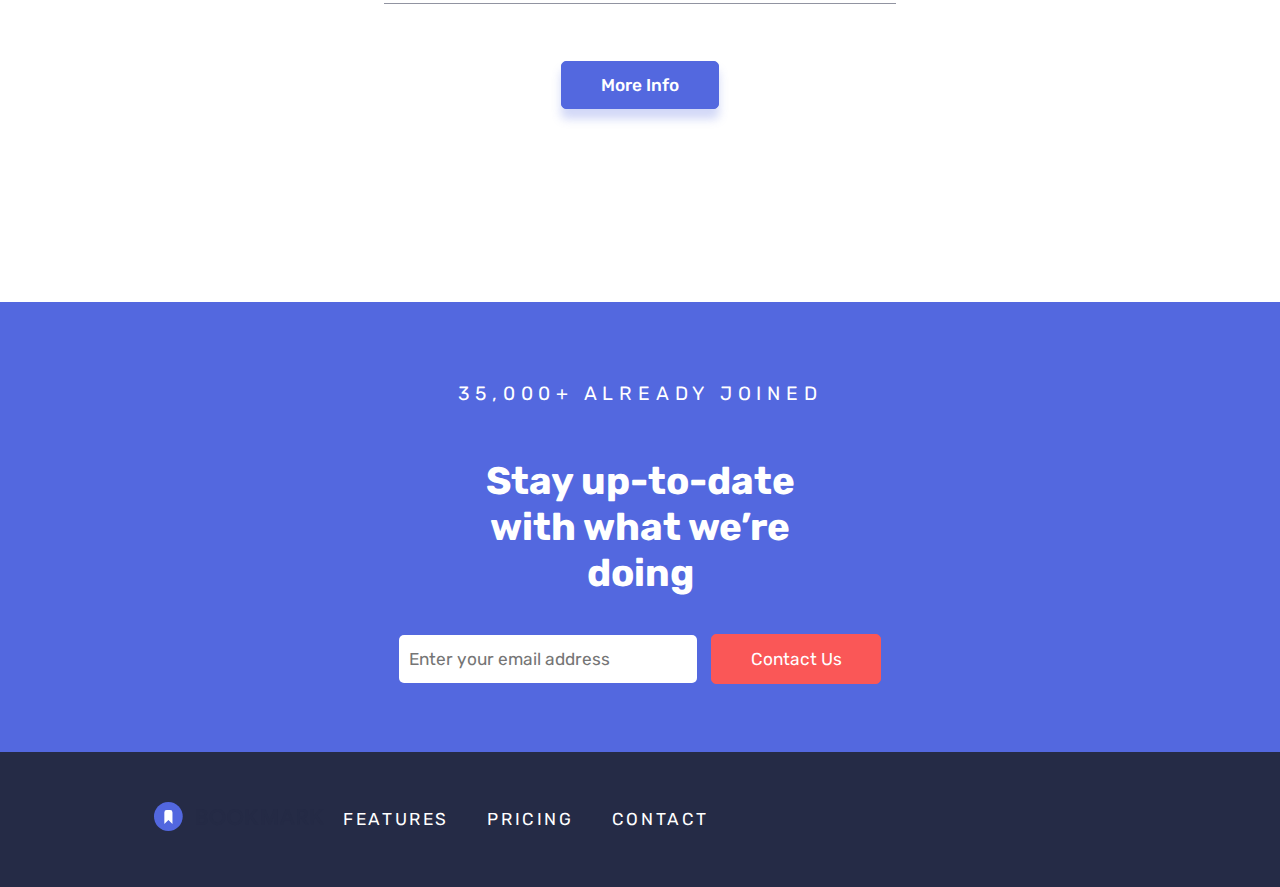
==== commit 0eef0740: "Changend the layout and started some js functionality" ====
--- a/index.html
+++ b/index.html
@@ -35,7 +35,7 @@
     </header>
 
     <main class="home-hero">
-      <div class="content-wrapper--center">
+      <div class="content-wrapper">
         <h1 class="heading-primary">A Simple Bookmark Manager</h1>
         <p class="sub-heading">
           A clean and simple interface to organize your favourite websites. Open
@@ -74,14 +74,14 @@
         <label for="share" class="features__nav__item">Easy Sharing</label>
       </div>
       <div class="components">
-        <div class="component">
+        <div class="component" id="feature-bookmark">
           <div class="component__image app-preview">
             <img
               src="./images/illustration-features-tab-1.svg"
               alt="Bookmark on desktop device"
             />
           </div>
-          <div class="component__text content-wrapper--center">
+          <div class="content-wrapper">
             <h2 class="heading-secondary">Bookmark in one click</h2>
             <p class="sub-heading">
               Organize your bookmarks however you like. Our simple drag-and-drop
@@ -94,14 +94,14 @@
           </div>
         </div>
 
-        <div class="component nodisplay">
+        <div class="component hidden" id="feature-search">
           <div class="component__image app-preview">
             <img
               src="./images/illustration-features-tab-2.svg"
               alt="Bookmark on desktop device"
             />
           </div>
-          <div class="component__text contet-wrapper">
+          <div class="content-wrapper">
             <h2 class="heading-secondary">Intelligent search</h2>
             <p class="sub-heading">
               Our powerful search feature will help you find saved sites in no
@@ -113,14 +113,14 @@
           </div>
         </div>
 
-        <div class="component nodisplay">
+        <div class="component hidden" id="feature-share">
           <div class="component__image app-preview">
             <img
               src="./images/illustration-features-tab-3.svg"
               alt="Bookmark on desktop device"
             />
           </div>
-          <div class="component__text contet-wrapper">
+          <div class="content-wrapper">
             <h2 class="heading-secondary">Share your bookmarks</h2>
             <p class="sub-heading">
               Easily share your bookmarks and collections with others. Create a
@@ -212,7 +212,7 @@
             <i class="questions__arrow fas fa-chevron-down"></i>
           </p>
         </div>
-        <p class="questions__answer">
+        <p class="questions__answer" hidden>
           Lorem ipsum dolor sit amet, consectetur adipiscing elit. Fusce
           tincidunt justo eget ultricies fringilla. Phasellus blandit ipsum quis
           quam ornare mattis.
@@ -224,7 +224,7 @@
             <i class="questions__arrow fas fa-chevron-down"></i>
           </p>
         </div>
-        <p class="questions__answer">
+        <p class="questions__answer" hidden>
           Vivamus luctus eros aliquet convallis ultricies. Mauris augue massa,
           ultricies non ligula. Suspendisse imperdiet. Vivamus luctus eros
           aliquet convallis ultricies. Mauris augue massa, ultricies non ligula.
@@ -238,7 +238,7 @@
             <i class="questions__arrow fas fa-chevron-down"></i>
           </p>
         </div>
-        <p class="questions__answer">
+        <p class="questions__answer" hidden>
           Sed consectetur quam id neque fermentum accumsan. Praesent luctus
           vestibulum dolor, ut condimentum urna vulputate eget. Cras in ligula
           quis est pharetra mattis sit amet pharetra purus. Sed sollicitudin ex
@@ -251,7 +251,7 @@
             <i class="questions__arrow fas fa-chevron-down"></i>
           </p>
         </div>
-        <p class="questions__answer">
+        <p class="questions__answer" hidden>
           Integer condimentum ipsum id imperdiet finibus. Vivamus in placerat
           mi, at euismod dui. Aliquam vitae neque eget nisl gravida pellentesque
           non ut velit..
@@ -293,5 +293,7 @@
         <i class="fab fa-twitter"></i>
       </div>
     </footer>
+
+    <script src="./index.js"></script>
   </body>
 </html>
--- a/style.css
+++ b/style.css
@@ -15,38 +15,40 @@
           box-sizing: border-box;
 }
 
+html {
+  font-size: clamp(1rem, 3vw, 1.2rem);
+}
+
 body {
   font-family: 'Rubik', sans-serif;
-  font-size: 18px;
 }
 
 h1 {
-  font-size: 2.75rem;
+  font-size: clamp(2rem, 4vw, 2.2rem);
 }
 
 h2 {
-  font-size: 2rem;
+  font-size: clamp(1.5rem, 3.5vw, 2rem);
 }
 
 h1,
 h2 {
   color: var(--color-blue-dark);
-  margin-bottom: 1rem;
 }
 
 p {
   color: var(--color-blue-light);
   line-height: 150%;
-  margin-bottom: 1.5rem;
+  font-size: clamp(14px, 3vw, 18px);
 }
 
 a {
-  font-size: 0.85rem;
+  font-size: clamp(0.75rem, 2vw, 0.9rem);
 }
 
 .btn {
   text-decoration: none;
-  padding: 0.75rem 2.25rem;
+  padding: 0.75em 2.25em;
   -webkit-box-shadow: 0 0.5rem 0.5rem rgba(83, 104, 223, 0.26);
           box-shadow: 0 0.5rem 0.5rem rgba(83, 104, 223, 0.26);
   border-radius: 5px;
@@ -102,8 +104,16 @@
   height: -moz-max-content;
   height: max-content;
   width: 22vw;
+  overflow: hidden;
   padding: 3rem 0.8rem 1rem 0.8rem;
   border-radius: 10px;
+}
+
+@media screen and (max-width: 800px) {
+  .card {
+    min-width: 200px;
+    margin: 0 auto;
+  }
 }
 
 .card p {
@@ -118,6 +128,14 @@
   position: absolute;
   top: 0;
   left: 0;
+}
+
+@media screen and (max-width: 800px) {
+  .card--1 {
+    position: relative;
+    -webkit-transform: translate(0, 0);
+            transform: translate(0, 0);
+  }
 }
 
 .card--2 {
@@ -128,15 +146,37 @@
           transform: translate(-50%, -50%);
 }
 
+@media screen and (max-width: 800px) {
+  .card--2 {
+    position: relative;
+    top: 0;
+    left: 0;
+    -webkit-transform: translate(0, 0);
+            transform: translate(0, 0);
+  }
+}
+
 .card--3 {
   position: absolute;
   bottom: 0;
   right: 0;
 }
 
+@media screen and (max-width: 800px) {
+  .card--3 {
+    position: relative;
+    top: 0;
+    left: 0;
+    -webkit-transform: translate(0, 0);
+            transform: translate(0, 0);
+  }
+}
+
 .questions {
   margin: 4rem 0 3rem 0;
   width: 40vw;
+  min-width: 320px;
+  text-align: left;
 }
 
 .questions p {
@@ -191,8 +231,8 @@
 
 .questions__answer {
   max-width: 350px;
-  height: 0;
   overflow: hidden;
+  padding-bottom: 1rem;
   -webkit-transition: all 2s;
   transition: all 2s;
 }
@@ -263,13 +303,31 @@
 .home-hero {
   display: -ms-grid;
   display: grid;
-  -ms-grid-columns: 1fr minmax(300px, 1fr);
-      grid-template-columns: 1fr minmax(300px, 1fr);
+  -ms-grid-columns: (400px)[auto-fit];
+      grid-template-columns: repeat(auto-fit, 400px);
   place-content: center;
   place-items: center center;
-  gap: 3rem;
-  margin: 0rem 8rem;
+  gap: 5rem;
   min-height: 90vh;
+  width: 100%;
+}
+
+@media screen and (max-width: 819px) {
+  .home-hero {
+    gap: 1rem;
+  }
+}
+
+.home-hero__image {
+  width: 400px;
+  max-width: 80vw;
+}
+
+@media screen and (max-width: 819px) {
+  .home-hero__image {
+    -ms-grid-row: 1;
+    grid-row: 1;
+  }
 }
 
 .home-hero__image img {
@@ -286,6 +344,9 @@
   -webkit-box-align: start;
       -ms-flex-align: start;
           align-items: flex-start;
+  min-width: -webkit-max-content;
+  min-width: -moz-max-content;
+  min-width: max-content;
 }
 
 .home-hero__btns > :last-child {
@@ -295,18 +356,29 @@
 .content-wrapper {
   display: -ms-grid;
   display: grid;
-  max-width: 400px;
-  -ms-grid-rows: (1fr)[3];
-      grid-template-rows: repeat(3, 1fr);
-}
-
-.content-wrapper--center {
-  place-items: center;
+  -ms-grid-rows: (min-content)[3];
+      grid-template-rows: repeat(3, -webkit-min-content);
+      grid-template-rows: repeat(3, min-content);
+  gap: 1rem;
+}
+
+@media screen and (max-width: 819px) {
+  .content-wrapper {
+    text-align: center;
+    place-items: center;
+  }
 }
 
 .features {
   padding: 0rem 8rem;
   margin: 0 auto;
+}
+
+@media screen and (max-width: 797px) {
+  .features {
+    padding: 0rem 2rem;
+    margin-bottom: 2rem;
+  }
 }
 
 .features > h2,
@@ -318,6 +390,13 @@
   margin-bottom: 1rem;
 }
 
+@media screen and (max-width: 797px) {
+  .features > h2,
+  .features > p {
+    padding-left: 0;
+  }
+}
+
 .features__nav {
   display: -webkit-box;
   display: -ms-flexbox;
@@ -329,16 +408,37 @@
   font-size: 0.95rem;
 }
 
+@media screen and (max-width: 797px) {
+  .features__nav {
+    -webkit-box-orient: vertical;
+    -webkit-box-direction: normal;
+        -ms-flex-direction: column;
+            flex-direction: column;
+    -webkit-box-align: center;
+        -ms-flex-align: center;
+            align-items: center;
+    margin: 2rem auto;
+  }
+}
+
 .features__nav input[type='radio']:checked + label {
   border-bottom: 4px solid var(--color-primary-red);
   color: var(--color-blue-dark);
 }
 
 .features__nav__item {
-  padding: 0 4rem 1.5rem 4rem;
+  padding: 1rem 4rem 1.5rem 4rem;
   border-bottom: 2px solid #eee;
   cursor: pointer;
+  width: 20rem;
+  text-align: center;
   color: var(--color-blue-light);
+}
+
+@media screen and (max-width: 800px) {
+  .features__nav__item:first-of-type {
+    border-top: 2px solid #eee;
+  }
 }
 
 .features__nav__item:hover {
@@ -352,25 +452,47 @@
 .components {
   margin-top: 4rem;
   min-height: 60vh;
+}
+
+@media screen and (max-width: 797px) {
+  .components {
+    max-width: 80vw;
+    margin: 4rem auto 0 auto;
+  }
 }
 
 .component {
   display: -ms-grid;
   display: grid;
   margin-top: 2rem;
-  -ms-grid-columns: (minmax(300px, 1fr))[2];
-      grid-template-columns: repeat(2, minmax(300px, 1fr));
-  place-items: center center;
+  -ms-grid-columns: (300px)[auto-fit];
+      grid-template-columns: repeat(auto-fit, 300px);
+  gap: 5rem;
+  place-content: center;
+  place-items: center;
+}
+
+@media screen and (max-width: 795px) {
+  .component {
+    text-align: center;
+    gap: 2rem;
+  }
+}
+
+.component a {
+  width: -webkit-fit-content;
+  width: -moz-fit-content;
+  width: fit-content;
 }
 
 .component__image img {
   -o-object-fit: contain;
      object-fit: contain;
-  height: 80%;
-  width: 80%;
-}
-
-.nodisplay {
+  height: 100%;
+  width: 100%;
+}
+
+.hidden {
   display: none;
 }
 
@@ -388,6 +510,12 @@
 .download > p {
   max-width: 600px;
   margin: 0rem auto 2rem auto;
+}
+
+@media screen and (max-width: 800px) {
+  .download > p {
+    max-width: 340px;
+  }
 }
 
 .cards {
@@ -395,6 +523,17 @@
   margin: 2rem auto;
   position: relative;
   min-height: 60vh;
+}
+
+@media screen and (max-width: 800px) {
+  .cards {
+    display: -ms-grid;
+    display: grid;
+    -ms-grid-columns: 300px;
+        grid-template-columns: 300px;
+    gap: 2rem;
+    place-content: center;
+  }
 }
 
 .faq {
@@ -413,6 +552,14 @@
           align-items: center;
 }
 
+@media screen and (max-width: 800px) {
+  .faq {
+    min-height: -webkit-fit-content;
+    min-height: -moz-fit-content;
+    min-height: fit-content;
+  }
+}
+
 .faq h2 {
   margin-bottom: 1.5rem;
 }
@@ -423,6 +570,7 @@
 
 .faq h2,
 .faq > p {
+  min-width: 340px;
   max-width: 37.5vw;
 }
 
@@ -438,6 +586,14 @@
   gap: 1rem;
 }
 
+@media screen and (max-width: 800px) {
+  .contact {
+    max-height: -webkit-fit-content;
+    max-height: -moz-fit-content;
+    max-height: fit-content;
+  }
+}
+
 .contact__text {
   color: white;
   letter-spacing: 0.3em;
@@ -445,6 +601,7 @@
 }
 
 .contact h2 {
+  min-width: 340px;
   max-width: 30vw;
   text-align: center;
   color: white;
@@ -454,6 +611,12 @@
   margin-right: 0.5rem;
   padding: 0.75rem 2.5rem 0.75rem 0.5rem !important;
   border: transparent;
+}
+
+@media screen and (max-width: 800px) {
+  .contact input {
+    margin-right: 0;
+  }
 }
 
 .contact input::-webkit-input-placeholder {
@@ -482,6 +645,14 @@
   padding: 0.75rem 2rem;
 }
 
+@media screen and (max-width: 800px) {
+  .contact form {
+    display: -ms-grid;
+    display: grid;
+    gap: 0.5rem;
+  }
+}
+
 .footer {
   background-color: var(--color-blue-dark);
   padding: 0rem 8rem;
@@ -498,6 +669,16 @@
           align-items: center;
 }
 
+@media screen and (max-width: 800px) {
+  .footer {
+    display: -ms-grid;
+    display: grid;
+    place-content: center;
+    gap: 2rem;
+    padding: 2rem 8rem;
+  }
+}
+
 .footer__nav {
   display: -webkit-box;
   display: -ms-flexbox;
@@ -505,6 +686,14 @@
   -webkit-box-align: center;
       -ms-flex-align: center;
           align-items: center;
+}
+
+@media screen and (max-width: 800px) {
+  .footer__nav {
+    display: -ms-grid;
+    display: grid;
+    gap: 0.5rem;
+  }
 }
 
 .footer__link {
@@ -516,6 +705,12 @@
   font-size: 0.9rem;
 }
 
+@media screen and (max-width: 800px) {
+  .footer__link:first-of-type {
+    margin-top: 1rem;
+  }
+}
+
 .footer__link:hover {
   color: var(--color-primary-red);
 }
@@ -527,6 +722,12 @@
   margin-left: 2rem;
 }
 
+@media screen and (max-width: 800px) {
+  .footer__icons > *:first-of-type {
+    margin-left: 0;
+  }
+}
+
 .footer__icons > *:hover {
   color: var(--color-primary-red);
 }
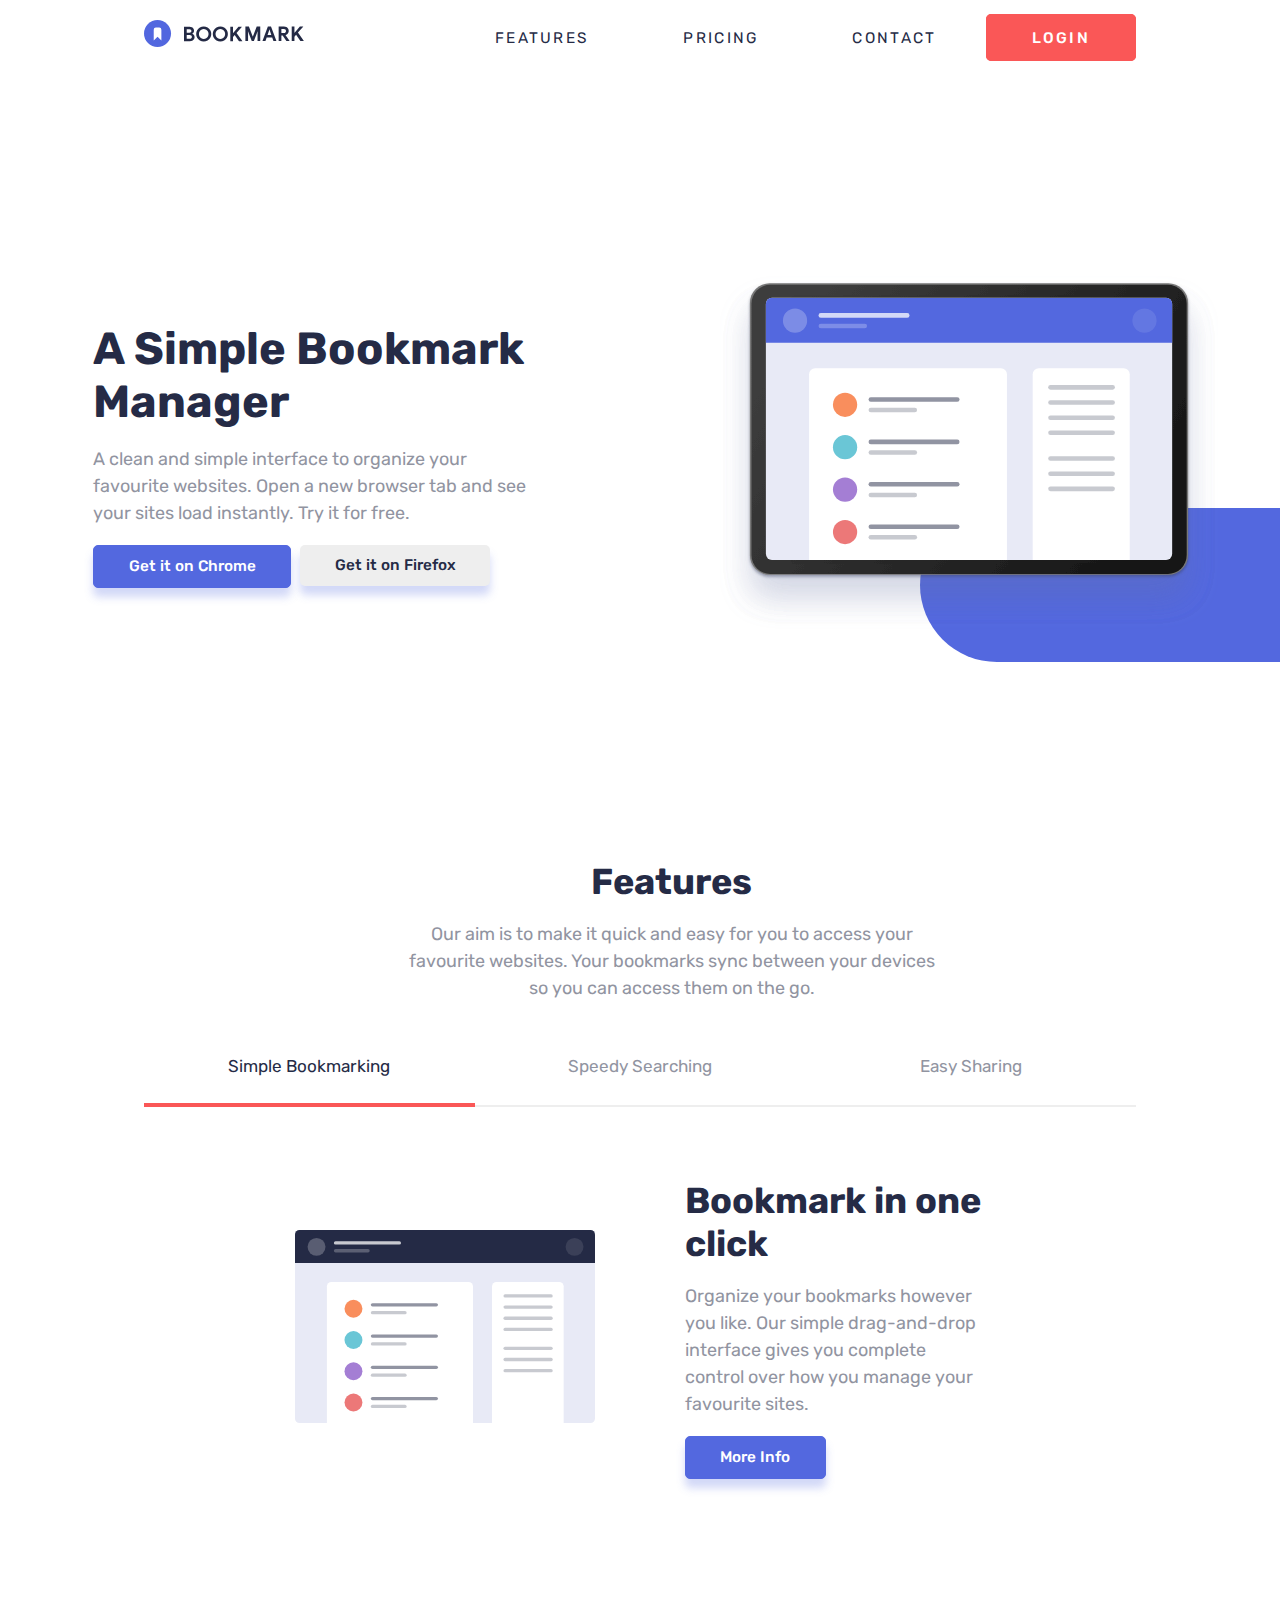
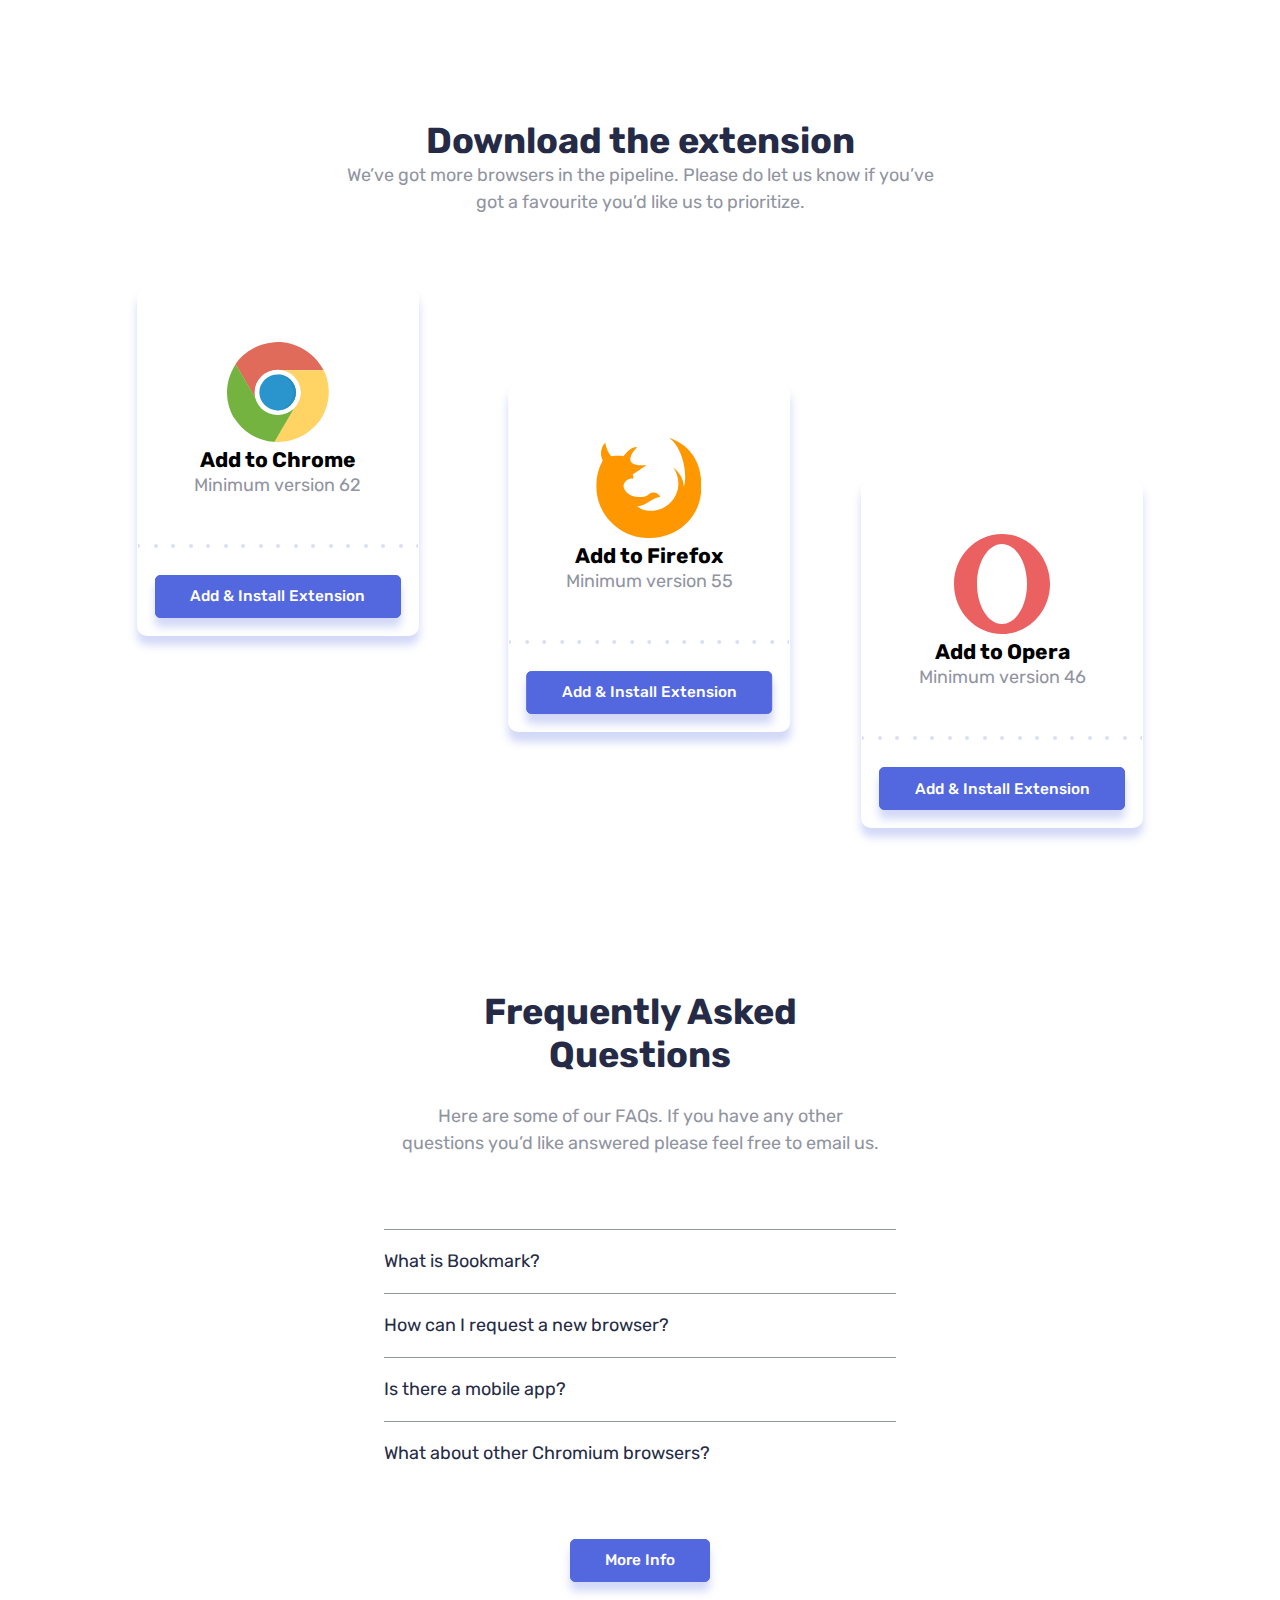
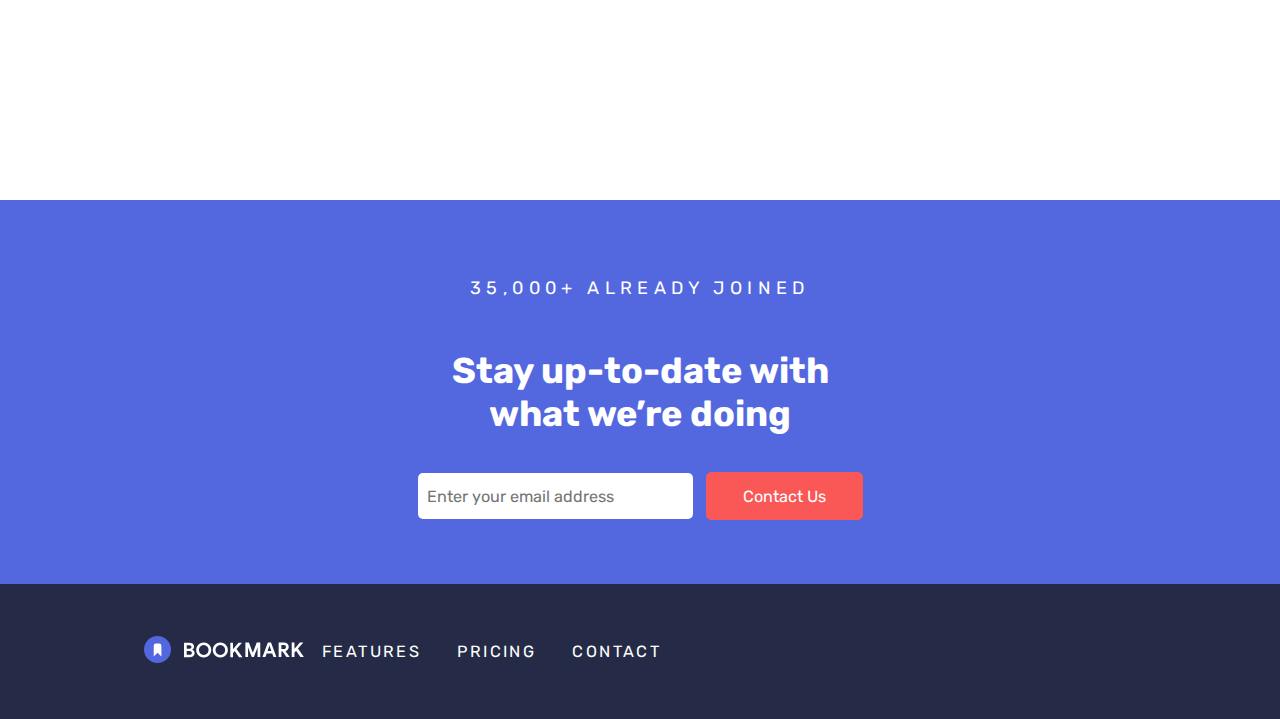
==== commit 35ac31de: "final commit" ====
--- a/index.html
+++ b/index.html
@@ -34,8 +34,30 @@
       </nav>
     </header>
 
+    <div class="hamburguer" hidden>
+      <div class="bar1"></div>
+      <div class="bar2"></div>
+      <div class="bar3"></div>
+    </div>
+
+    <div class="mobile-nav" hidden>
+      <div class="logo-container">
+        <img src="./images/logo-bookmark_mobile.svg" alt="Logo Bookmark" />
+      </div>
+      <div class="mobile-nav__links">
+        <a href="#" class="mobile-nav__link">Features</a>
+        <a href="#" class="mobile-nav__link">Pricing</a>
+        <a href="#" class="mobile-nav__link">Contact</a>
+        <a href="#" class="mobile-nav__link mobile-nav__link--outline">Login</a>
+      </div>
+      <div class="mobile-nav__social-links">
+        <i class="fab fa-facebook mobile-nav__social-link"></i>
+        <i class="fab fa-twitter mobile-nav__social-link"></i>
+      </div>
+    </div>
+
     <main class="home-hero">
-      <div class="content-wrapper">
+      <div class="cta-container">
         <h1 class="heading-primary">A Simple Bookmark Manager</h1>
         <p class="sub-heading">
           A clean and simple interface to organize your favourite websites. Open
@@ -46,8 +68,9 @@
           <a href="#" class="btn btn--secondary">Get it on Firefox</a>
         </div>
       </div>
-      <div class="home-hero__image app-preview">
+      <div class="img-container">
         <img
+          class="img"
           src="./images/illustration-hero.svg"
           alt="Bookmark on desktop device"
         />
@@ -266,14 +289,15 @@
       <h2 class="heading-secondary heading-secondary--white">
         Stay up-to-date with what we’re doing
       </h2>
-      <form action="#" class="contact__form">
+      <form class="contact__form">
         <input
           type="email"
           name="email"
           id="email"
           placeholder="Enter your email address"
         />
-        <button type="submit" class="nav__link--login contact__btn">
+
+        <button type="submit" id="submit" class="nav__link--login contact__btn">
           Contact Us
         </button>
       </form>
@@ -281,8 +305,8 @@
 
     <footer class="footer">
       <div class="footer__nav">
-        <div class="logo-container">
-          <img src="./images/logo-bookmark.svg" alt="Logo Bookmark" />
+        <div class="logo-container--footer">
+          <img src="./images/logo-bookmark_white.svg" alt="Logo Bookmark" />
         </div>
         <a href="#" class="footer__link">Features</a>
         <a href="#" class="footer__link">Pricing</a>
--- a/style.css
+++ b/style.css
@@ -16,7 +16,7 @@
 }
 
 html {
-  font-size: clamp(1rem, 3vw, 1.2rem);
+  font-size: clamp(14px, 2vw, 18px);
 }
 
 body {
@@ -24,11 +24,11 @@
 }
 
 h1 {
-  font-size: clamp(2rem, 4vw, 2.2rem);
+  font-size: 2.5rem;
 }
 
 h2 {
-  font-size: clamp(1.5rem, 3.5vw, 2rem);
+  font-size: 2rem;
 }
 
 h1,
@@ -39,11 +39,11 @@
 p {
   color: var(--color-blue-light);
   line-height: 150%;
-  font-size: clamp(14px, 3vw, 18px);
+  font-size: 1rem;
 }
 
 a {
-  font-size: clamp(0.75rem, 2vw, 0.9rem);
+  font-size: 0.85rem;
 }
 
 .btn {
@@ -217,10 +217,6 @@
   border-top: 1px solid var(--color-blue-light);
 }
 
-.questions__label:last-of-type {
-  border-bottom: 1px solid var(--color-blue-light);
-}
-
 .questions__arrow {
   height: 1rem;
   width: 1rem;
@@ -267,10 +263,32 @@
   -webkit-box-align: center;
       -ms-flex-align: center;
           align-items: center;
+  position: fixed;
+  top: 0;
+  left: 0;
+  width: 100vw;
+  height: 50px;
+  z-index: 6;
+  background-color: #fff;
+}
+
+@media screen and (max-width: 1150px) {
+  .logo-container {
+    z-index: 10;
+    position: fixed;
+    top: 15px;
+    left: 2rem;
+  }
 }
 
 .logo-container img {
   height: 1.5rem;
+}
+
+@media screen and (max-width: 1150px) {
+  .nav {
+    display: none;
+  }
 }
 
 .nav__link {
@@ -300,41 +318,128 @@
   background-color: #fff;
 }
 
-.home-hero {
+.hamburguer {
+  z-index: 10;
+  position: fixed;
+  top: 10px;
+  right: 2rem;
+}
+
+@media screen and (max-width: 1150px) {
+  .hamburguer {
+    display: inline-block;
+    cursor: pointer;
+  }
+}
+
+.bar1,
+.bar2,
+.bar3 {
+  width: 35px;
+  height: 5px;
+  background-color: #333;
+  margin: 6px 0;
+  -webkit-transition: 0.4s;
+  transition: 0.4s;
+}
+
+/* Rotate first bar */
+.change .bar1 {
+  -webkit-transform: rotate(-45deg) translate(-9px, 6px);
+  transform: rotate(-45deg) translate(-9px, 6px);
+  background-color: white;
+}
+
+/* Fade out the second bar */
+.change .bar2 {
+  opacity: 0;
+}
+
+/* Rotate last bar */
+.change .bar3 {
+  -webkit-transform: rotate(45deg) translate(-8px, -8px);
+  transform: rotate(45deg) translate(-8px, -8px);
+  background-color: white;
+}
+
+.mobile-nav {
+  position: fixed;
+  top: 0;
+  left: 0;
+  height: 100vh;
+  width: 100vw;
+  z-index: 7;
+  padding: 2rem 2rem;
+  background-color: rgba(37, 43, 70, 0.95);
+}
+
+.mobile-nav__links {
   display: -ms-grid;
   display: grid;
-  -ms-grid-columns: (400px)[auto-fit];
-      grid-template-columns: repeat(auto-fit, 400px);
+  margin-top: 3rem;
+}
+
+.mobile-nav__link {
+  text-decoration: none;
+  color: #fff;
+  text-transform: uppercase;
+  letter-spacing: 2px;
+  font-size: 1.3rem;
+  text-align: center;
+  font-weight: 400;
+  width: 80%;
+  max-width: 400px;
+  margin: 0 auto;
+  padding: 2rem 0;
+  border-bottom: 1px solid rgba(238, 238, 238, 0.4);
+}
+
+.mobile-nav__link:first-of-type {
+  border-top: 1px solid rgba(238, 238, 238, 0.4);
+}
+
+.mobile-nav__link--outline {
+  border-bottom: 0;
+  border: 1px solid #fff;
+  margin-top: 1rem;
+  border-radius: 10px;
+  padding: 1rem;
+}
+
+.mobile-nav__social-links {
+  position: absolute;
+  left: 50%;
+  bottom: 20%;
+  -webkit-transform: translateX(-50%);
+          transform: translateX(-50%);
+}
+
+.mobile-nav__social-link {
+  color: #fff;
+  font-size: 2rem;
+  margin-right: 1rem;
+}
+
+.home-hero {
+  margin-top: 100px;
+  min-height: 90vh;
+  display: -ms-grid;
+  display: grid;
+  -ms-grid-columns: (minmax(500px, 1fr))[auto-fit];
+      grid-template-columns: repeat(auto-fit, minmax(500px, 1fr));
   place-content: center;
   place-items: center center;
-  gap: 5rem;
-  min-height: 90vh;
-  width: 100%;
-}
-
-@media screen and (max-width: 819px) {
+  gap: 2rem;
+  text-align: center;
+  margin-bottom: 3rem;
+}
+
+@media screen and (min-width: 1072px) {
   .home-hero {
-    gap: 1rem;
-  }
-}
-
-.home-hero__image {
-  width: 400px;
-  max-width: 80vw;
-}
-
-@media screen and (max-width: 819px) {
-  .home-hero__image {
-    -ms-grid-row: 1;
-    grid-row: 1;
-  }
-}
-
-.home-hero__image img {
-  -o-object-fit: contain;
-     object-fit: contain;
-  height: 100%;
-  width: 100%;
+    text-align: left;
+    margin-top: 50px;
+    margin-bottom: 0;
+  }
 }
 
 .home-hero__btns {
@@ -353,20 +458,62 @@
   margin-left: 0.5rem;
 }
 
-.content-wrapper {
+.cta-container {
+  max-width: 500px;
+  width: 70%;
   display: -ms-grid;
   display: grid;
   -ms-grid-rows: (min-content)[3];
       grid-template-rows: repeat(3, -webkit-min-content);
       grid-template-rows: repeat(3, min-content);
   gap: 1rem;
-}
-
-@media screen and (max-width: 819px) {
-  .content-wrapper {
-    text-align: center;
-    place-items: center;
-  }
+  justify-items: center;
+}
+
+@media screen and (min-width: 1072px) {
+  .cta-container {
+    justify-items: left;
+  }
+}
+
+.img-container {
+  -ms-grid-row: 1;
+  grid-row: 1;
+  max-width: 80%;
+}
+
+@media screen and (min-width: 1072px) {
+  .img-container {
+    -ms-grid-column: 2;
+    grid-column: 2;
+  }
+}
+
+.img-container::after {
+  content: '';
+  height: 40%;
+  width: 20rem;
+  background-image: url("./images/bg.svg");
+  background-size: 20rem 20rem;
+  background-repeat: no-repeat;
+  position: absolute;
+  right: 0;
+  top: 37%;
+  z-index: -1;
+}
+
+@media screen and (min-width: 1072px) {
+  .img-container::after {
+    top: 45%;
+  }
+}
+
+.img-container .img {
+  width: 100%;
+  height: 100%;
+  -o-object-fit: contain;
+     object-fit: contain;
+  position: relative;
 }
 
 .features {
@@ -470,9 +617,10 @@
   gap: 5rem;
   place-content: center;
   place-items: center;
-}
-
-@media screen and (max-width: 795px) {
+  margin-bottom: 3rem;
+}
+
+@media screen and (max-width: 974px) {
   .component {
     text-align: center;
     gap: 2rem;
@@ -490,6 +638,41 @@
      object-fit: contain;
   height: 100%;
   width: 100%;
+  position: relative;
+}
+
+.component__image img::after {
+  content: '';
+  height: 40%;
+  width: 20rem;
+  background-image: url("./images/bg.svg");
+  background-size: 20rem 20rem;
+  background-repeat: no-repeat;
+  position: absolute;
+  top: 0;
+  left: 0;
+  z-index: -1;
+}
+
+@media screen and (min-width: 1072px) {
+  .component__image img::after {
+    top: 45%;
+  }
+}
+
+.content-wrapper {
+  display: -ms-grid;
+  display: grid;
+  gap: 1rem;
+}
+
+@media screen and (max-width: 974px) {
+  .content-wrapper {
+    -webkit-box-align: center;
+        -ms-flex-align: center;
+            align-items: center;
+    justify-items: center;
+  }
 }
 
 .hidden {
@@ -613,6 +796,11 @@
   border: transparent;
 }
 
+.contact input:invalid {
+  border: 1px solidvar(--color-primary-red);
+  position: relative;
+}
+
 @media screen and (max-width: 800px) {
   .contact input {
     margin-right: 0;
@@ -643,6 +831,10 @@
   outline: none;
   border-radius: 5px;
   padding: 0.75rem 2rem;
+}
+
+.contact button {
+  cursor: pointer;
 }
 
 @media screen and (max-width: 800px) {
@@ -731,4 +923,8 @@
 .footer__icons > *:hover {
   color: var(--color-primary-red);
 }
+
+.logo-container--footer img {
+  height: 1.5rem;
+}
 /*# sourceMappingURL=style.css.map */